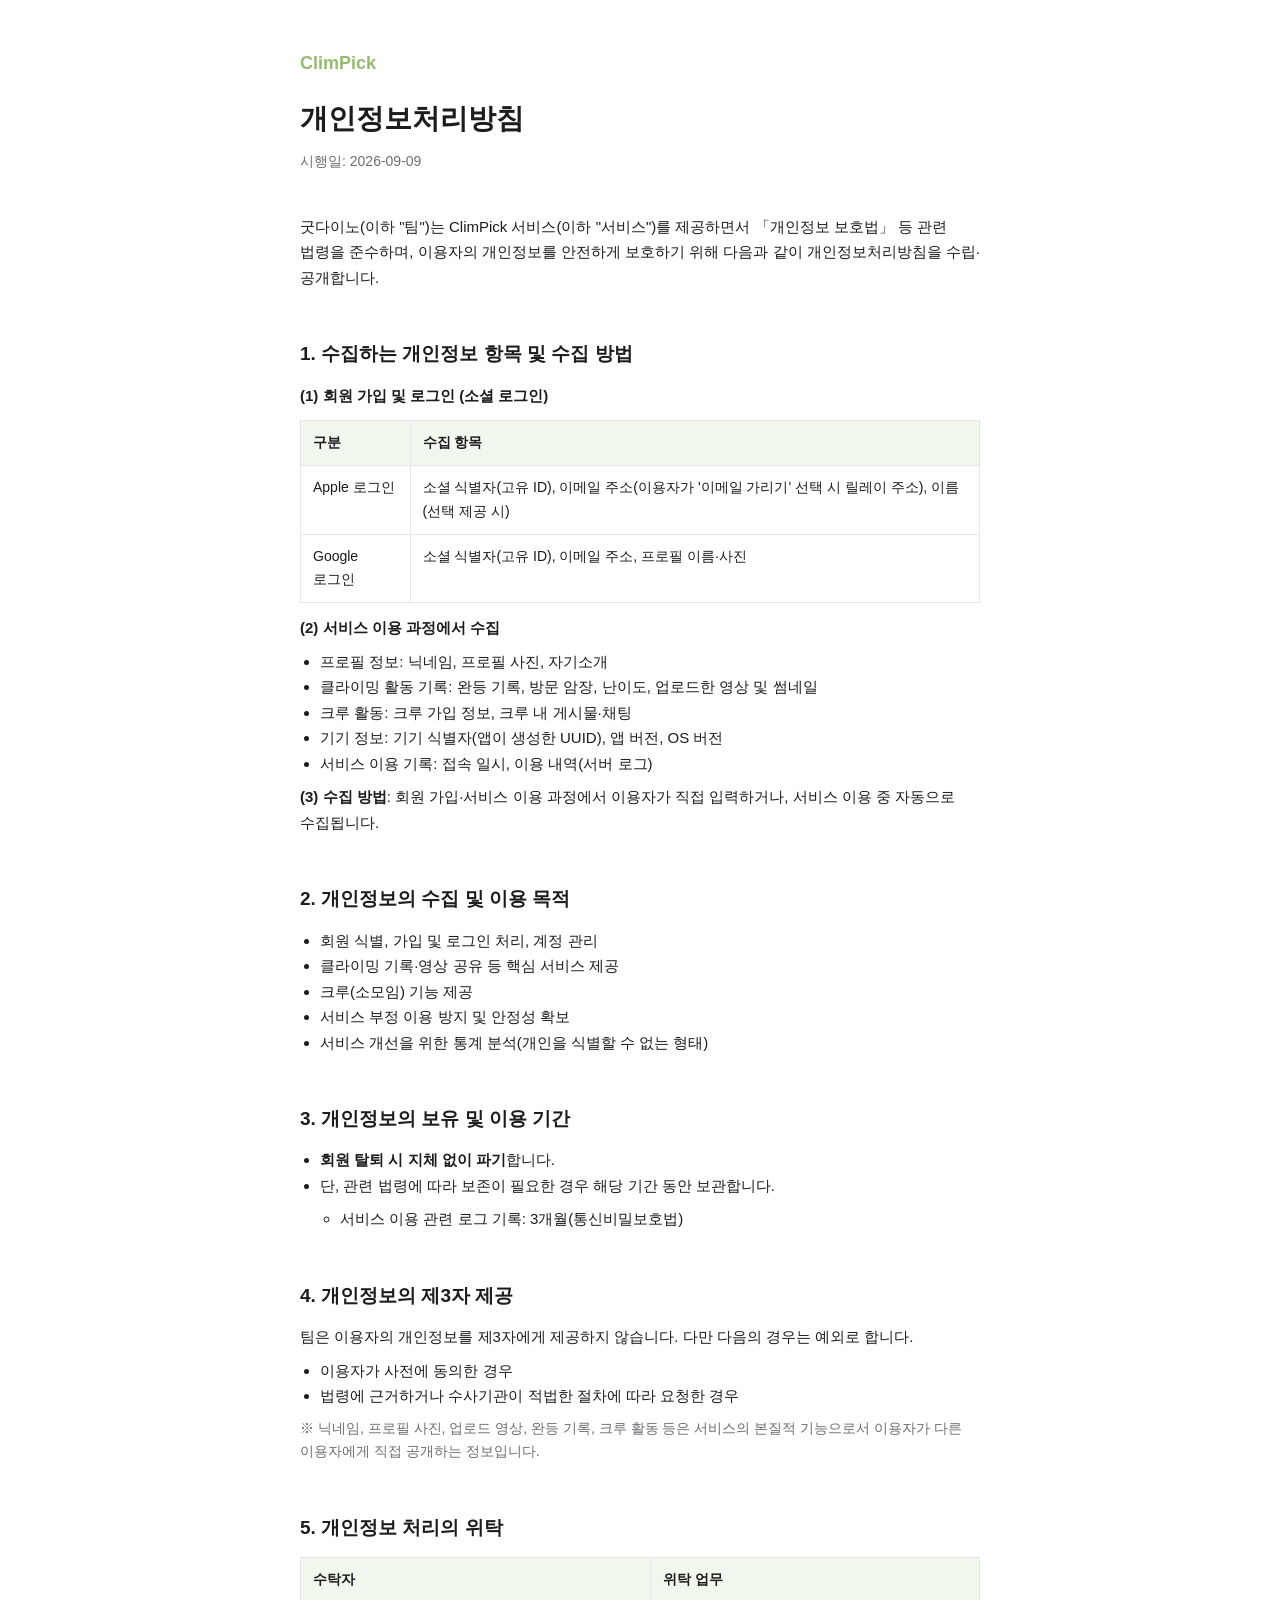
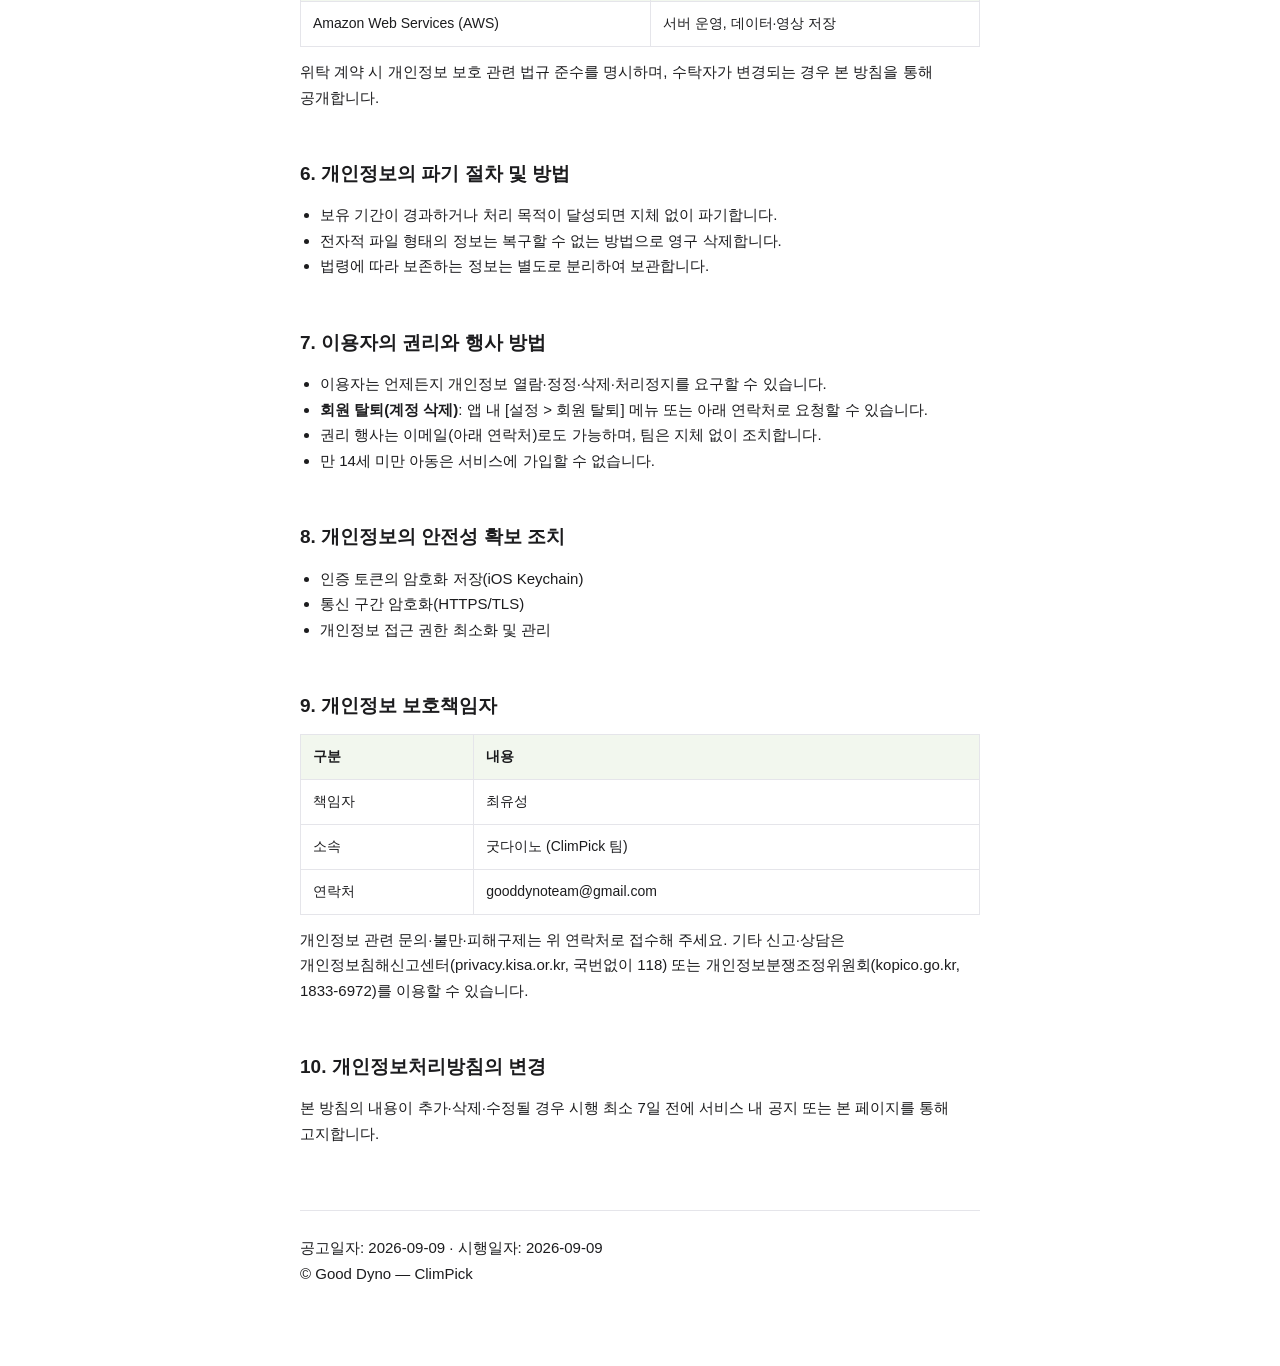
==== public/privacy/index.html @ f6f6a8e1 "docs: 개인정보처리방침 시행일과 개인정보 보호책임자 기재 시행일·공고일자·시행일자가 2026-XX-XX, 책임자가 [이름]인 채로 공개돼 있었습니다. 시행일 없는 방침은 형식 " ====
<!doctype html>
<html lang="ko">
  <head>
    <meta charset="UTF-8" />
    <meta name="viewport" content="width=device-width, initial-scale=1.0" />
    <title>개인정보처리방침 — ClimPick</title>
    <meta name="description" content="ClimPick 서비스의 개인정보처리방침입니다." />
    <link rel="icon" type="image/png" href="/favicon.png" />
    <style>
      :root {
        --accent: #95bb72;
        --text: #1c1c1e;
        --secondary: #6e6e73;
        --border: #e5e5ea;
        --bg: #ffffff;
      }
      @media (prefers-color-scheme: dark) {
        :root {
          --text: #f2f2f7;
          --secondary: #98989e;
          --border: #3a3a3c;
          --bg: #1c1c1e;
        }
      }
      * { margin: 0; padding: 0; box-sizing: border-box; }
      body {
        font-family: -apple-system, BlinkMacSystemFont, 'Apple SD Gothic Neo', 'Pretendard', sans-serif;
        color: var(--text);
        background: var(--bg);
        line-height: 1.7;
        word-break: keep-all;
      }
      .container { max-width: 720px; margin: 0 auto; padding: 48px 20px 80px; }
      .brand { color: var(--accent); font-weight: 700; text-decoration: none; font-size: 18px; }
      h1 { font-size: 28px; margin: 16px 0 8px; }
      .updated { color: var(--secondary); font-size: 14px; margin-bottom: 40px; }
      h2 { font-size: 19px; margin: 40px 0 12px; padding-top: 8px; }
      p, li { font-size: 15px; color: var(--text); }
      ul { padding-left: 20px; margin: 8px 0; }
      table { width: 100%; border-collapse: collapse; margin: 12px 0; font-size: 14px; }
      th, td { border: 1px solid var(--border); padding: 10px 12px; text-align: left; vertical-align: top; }
      th { background: color-mix(in srgb, var(--accent) 12%, var(--bg)); font-weight: 600; }
      .note { color: var(--secondary); font-size: 14px; }
      footer { margin-top: 64px; padding-top: 24px; border-top: 1px solid var(--border); color: var(--secondary); font-size: 13px; }
    </style>
  </head>
  <body>
    <div class="container">
      <a class="brand" href="/">ClimPick</a>
      <h1>개인정보처리방침</h1>
      <p class="updated">시행일: 2026-09-09</p>

      <p>
        굿다이노(이하 "팀")는 ClimPick 서비스(이하 "서비스")를 제공하면서 「개인정보 보호법」 등
        관련 법령을 준수하며, 이용자의 개인정보를 안전하게 보호하기 위해 다음과 같이
        개인정보처리방침을 수립·공개합니다.
      </p>

      <h2>1. 수집하는 개인정보 항목 및 수집 방법</h2>
      <p><strong>(1) 회원 가입 및 로그인 (소셜 로그인)</strong></p>
      <table>
        <tr><th>구분</th><th>수집 항목</th></tr>
        <tr>
          <td>Apple 로그인</td>
          <td>소셜 식별자(고유 ID), 이메일 주소(이용자가 '이메일 가리기' 선택 시 릴레이 주소), 이름(선택 제공 시)</td>
        </tr>
        <tr>
          <td>Google 로그인</td>
          <td>소셜 식별자(고유 ID), 이메일 주소, 프로필 이름·사진</td>
        </tr>
      </table>
      <p><strong>(2) 서비스 이용 과정에서 수집</strong></p>
      <ul>
        <li>프로필 정보: 닉네임, 프로필 사진, 자기소개</li>
        <li>클라이밍 활동 기록: 완등 기록, 방문 암장, 난이도, 업로드한 영상 및 썸네일</li>
        <li>크루 활동: 크루 가입 정보, 크루 내 게시물·채팅</li>
        <li>기기 정보: 기기 식별자(앱이 생성한 UUID), 앱 버전, OS 버전</li>
        <li>서비스 이용 기록: 접속 일시, 이용 내역(서버 로그)</li>
      </ul>
      <p><strong>(3) 수집 방법</strong>: 회원 가입·서비스 이용 과정에서 이용자가 직접 입력하거나, 서비스 이용 중 자동으로 수집됩니다.</p>

      <h2>2. 개인정보의 수집 및 이용 목적</h2>
      <ul>
        <li>회원 식별, 가입 및 로그인 처리, 계정 관리</li>
        <li>클라이밍 기록·영상 공유 등 핵심 서비스 제공</li>
        <li>크루(소모임) 기능 제공</li>
        <li>서비스 부정 이용 방지 및 안정성 확보</li>
        <li>서비스 개선을 위한 통계 분석(개인을 식별할 수 없는 형태)</li>
      </ul>

      <h2>3. 개인정보의 보유 및 이용 기간</h2>
      <ul>
        <li><strong>회원 탈퇴 시 지체 없이 파기</strong>합니다.</li>
        <li>단, 관련 법령에 따라 보존이 필요한 경우 해당 기간 동안 보관합니다.
          <ul><li>서비스 이용 관련 로그 기록: 3개월(통신비밀보호법)</li></ul>
        </li>
      </ul>

      <h2>4. 개인정보의 제3자 제공</h2>
      <p>팀은 이용자의 개인정보를 제3자에게 제공하지 않습니다. 다만 다음의 경우는 예외로 합니다.</p>
      <ul>
        <li>이용자가 사전에 동의한 경우</li>
        <li>법령에 근거하거나 수사기관이 적법한 절차에 따라 요청한 경우</li>
      </ul>
      <p class="note">
        ※ 닉네임, 프로필 사진, 업로드 영상, 완등 기록, 크루 활동 등은 서비스의 본질적 기능으로서
        이용자가 다른 이용자에게 직접 공개하는 정보입니다.
      </p>

      <h2>5. 개인정보 처리의 위탁</h2>
      <table>
        <tr><th>수탁자</th><th>위탁 업무</th></tr>
        <tr><td>Amazon Web Services (AWS)</td><td>서버 운영, 데이터·영상 저장</td></tr>
      </table>
      <p>위탁 계약 시 개인정보 보호 관련 법규 준수를 명시하며, 수탁자가 변경되는 경우 본 방침을 통해 공개합니다.</p>

      <h2>6. 개인정보의 파기 절차 및 방법</h2>
      <ul>
        <li>보유 기간이 경과하거나 처리 목적이 달성되면 지체 없이 파기합니다.</li>
        <li>전자적 파일 형태의 정보는 복구할 수 없는 방법으로 영구 삭제합니다.</li>
        <li>법령에 따라 보존하는 정보는 별도로 분리하여 보관합니다.</li>
      </ul>

      <h2>7. 이용자의 권리와 행사 방법</h2>
      <ul>
        <li>이용자는 언제든지 개인정보 열람·정정·삭제·처리정지를 요구할 수 있습니다.</li>
        <li><strong>회원 탈퇴(계정 삭제)</strong>: 앱 내 [설정 &gt; 회원 탈퇴] 메뉴 또는 아래 연락처로 요청할 수 있습니다.</li>
        <li>권리 행사는 이메일(아래 연락처)로도 가능하며, 팀은 지체 없이 조치합니다.</li>
        <li>만 14세 미만 아동은 서비스에 가입할 수 없습니다.</li>
      </ul>

      <h2>8. 개인정보의 안전성 확보 조치</h2>
      <ul>
        <li>인증 토큰의 암호화 저장(iOS Keychain)</li>
        <li>통신 구간 암호화(HTTPS/TLS)</li>
        <li>개인정보 접근 권한 최소화 및 관리</li>
      </ul>

      <h2>9. 개인정보 보호책임자</h2>
      <table>
        <tr><th>구분</th><th>내용</th></tr>
        <tr><td>책임자</td><td>최유성</td></tr>
        <tr><td>소속</td><td>굿다이노 (ClimPick 팀)</td></tr>
        <tr><td>연락처</td><td>gooddynoteam@gmail.com</td></tr>
      </table>
      <p>
        개인정보 관련 문의·불만·피해구제는 위 연락처로 접수해 주세요. 기타 신고·상담은
        개인정보침해신고센터(privacy.kisa.or.kr, 국번없이 118) 또는
        개인정보분쟁조정위원회(kopico.go.kr, 1833-6972)를 이용할 수 있습니다.
      </p>

      <h2>10. 개인정보처리방침의 변경</h2>
      <p>본 방침의 내용이 추가·삭제·수정될 경우 시행 최소 7일 전에 서비스 내 공지 또는 본 페이지를 통해 고지합니다.</p>

      <footer>
        <p>공고일자: 2026-09-09 · 시행일자: 2026-09-09</p>
        <p>© Good Dyno — ClimPick</p>
      </footer>
    </div>
  </body>
</html>
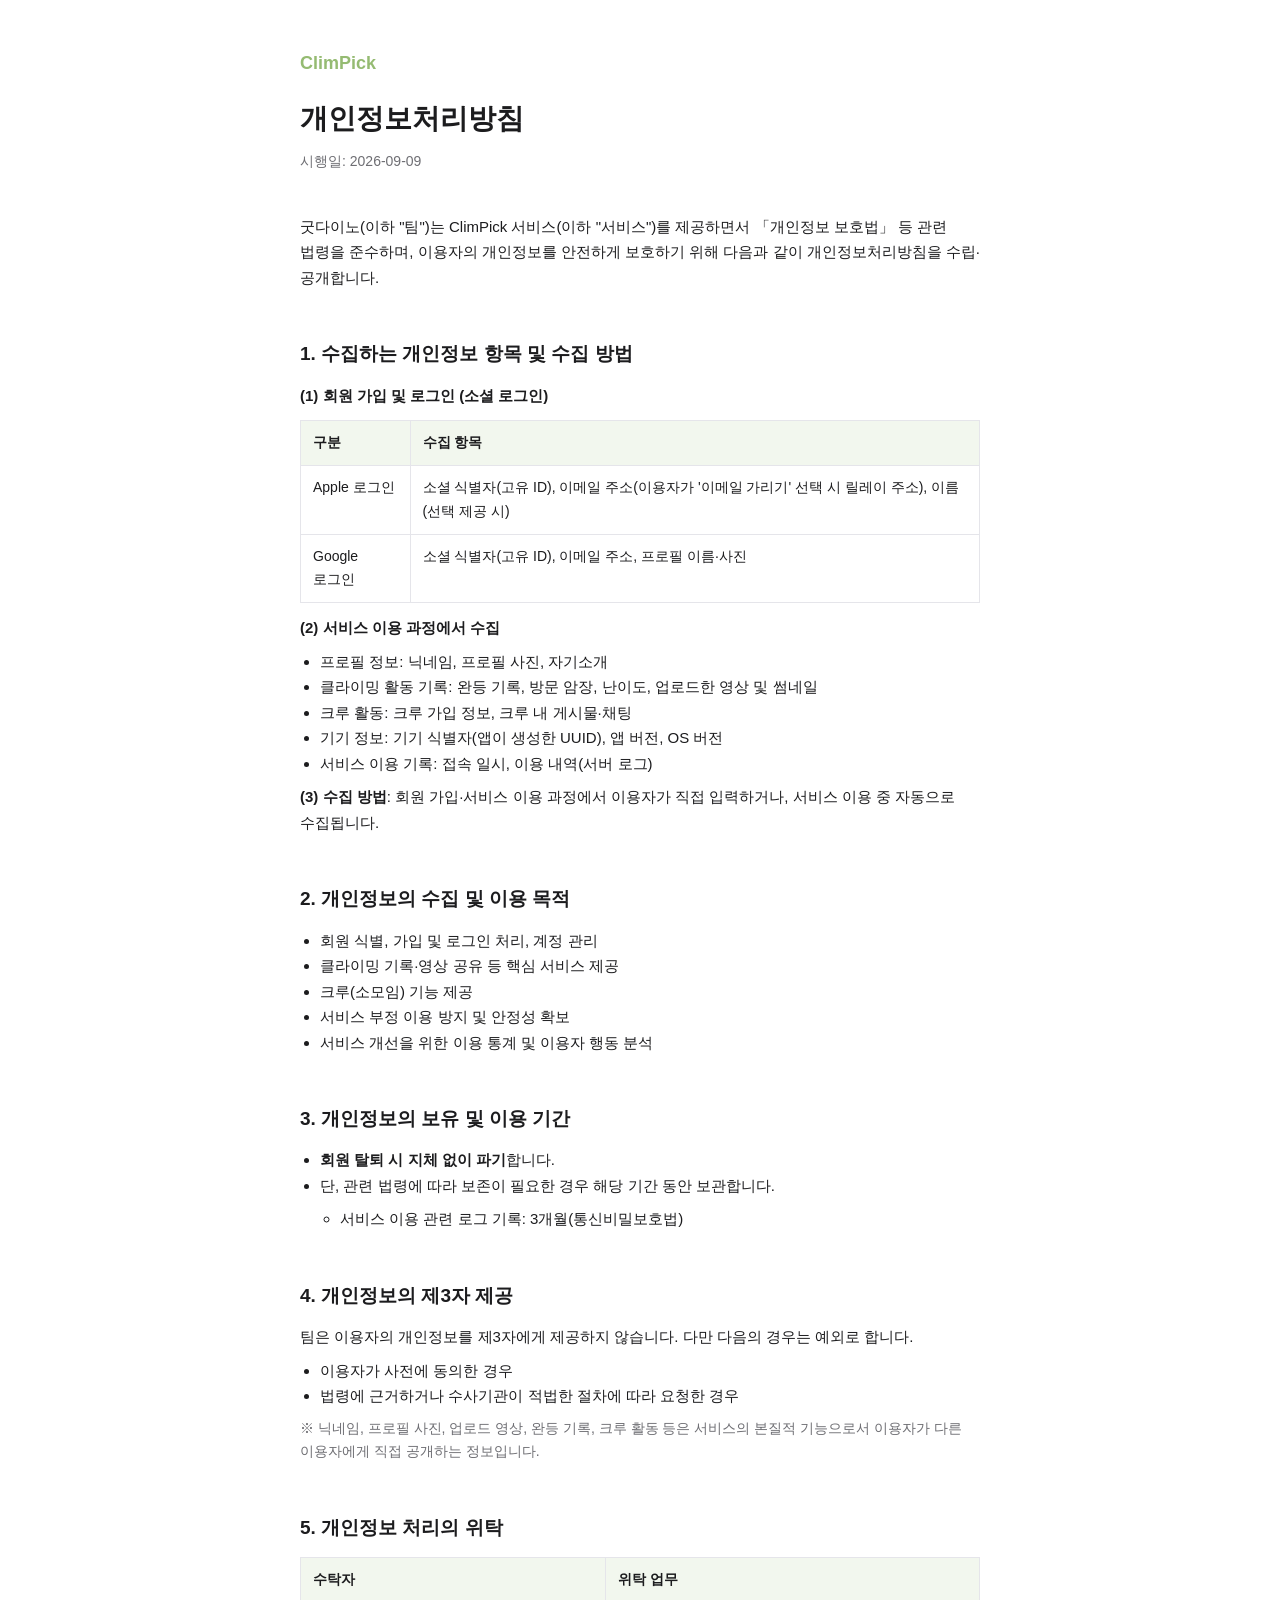
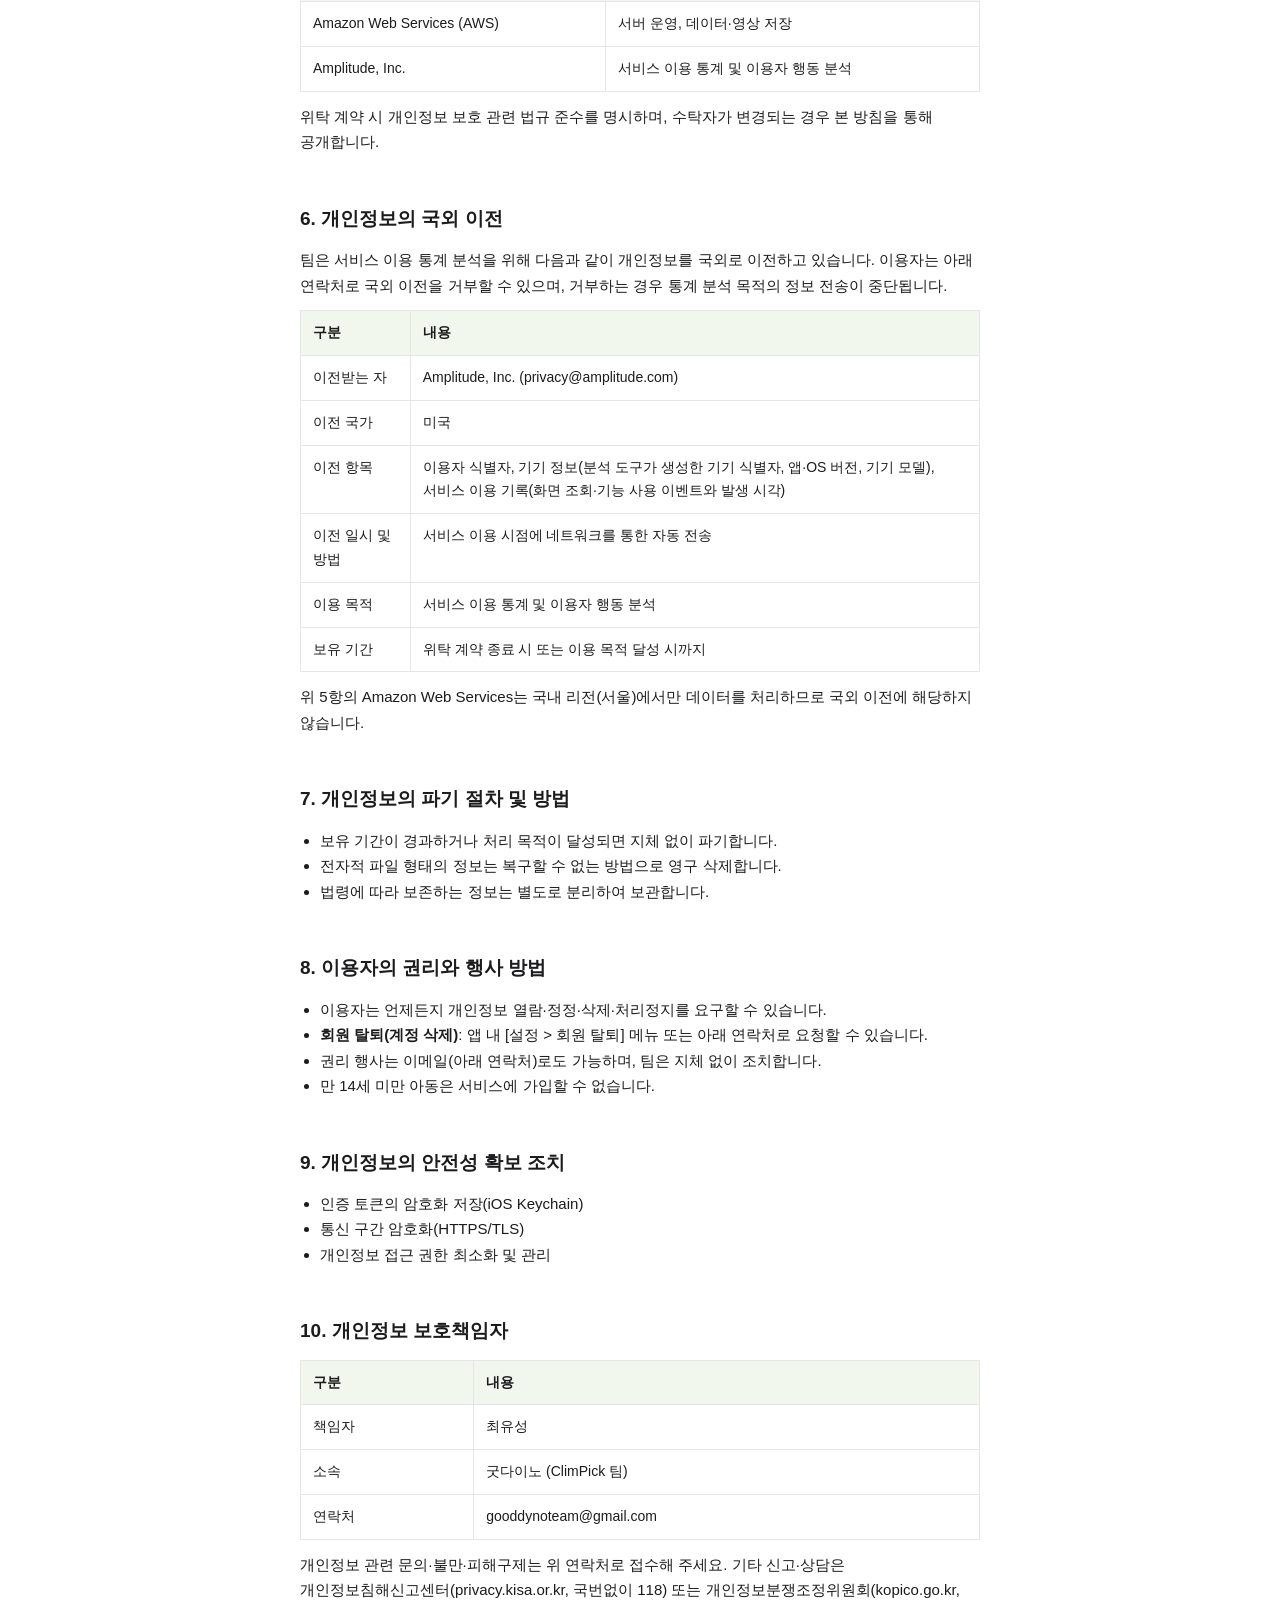
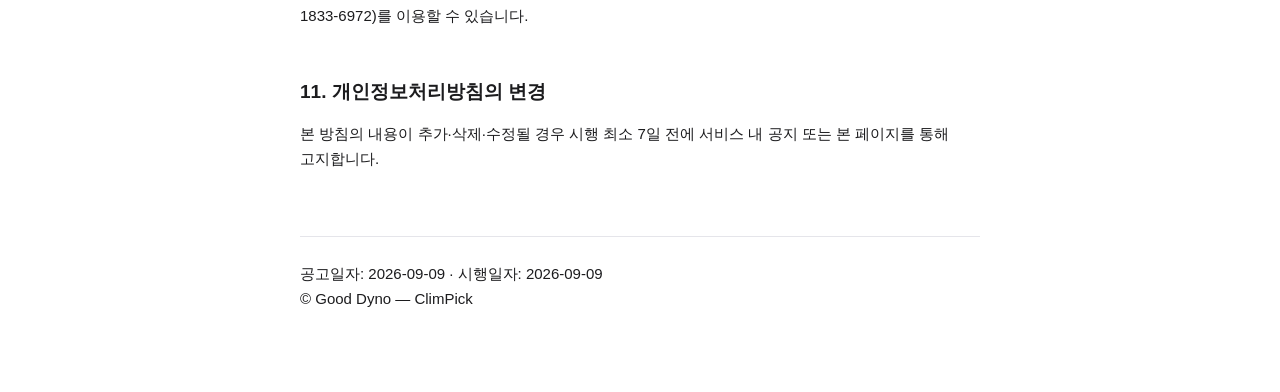
==== commit f3bfffc3: "docs: 개인정보처리방침에 Amplitude 위탁과 국외 이전 조항 추가 앱이 Amplitude로 이용자 행동 지표를 수집하는데 방침의 위탁 항목에는 AWS만 있었습니다. App" ====
--- a/public/privacy/index.html
+++ b/public/privacy/index.html
@@ -85,7 +85,7 @@
         <li>클라이밍 기록·영상 공유 등 핵심 서비스 제공</li>
         <li>크루(소모임) 기능 제공</li>
         <li>서비스 부정 이용 방지 및 안정성 확보</li>
-        <li>서비스 개선을 위한 통계 분석(개인을 식별할 수 없는 형태)</li>
+        <li>서비스 개선을 위한 이용 통계 및 이용자 행동 분석</li>
       </ul>
 
       <h2>3. 개인정보의 보유 및 이용 기간</h2>
@@ -111,17 +111,38 @@
       <table>
         <tr><th>수탁자</th><th>위탁 업무</th></tr>
         <tr><td>Amazon Web Services (AWS)</td><td>서버 운영, 데이터·영상 저장</td></tr>
+        <tr><td>Amplitude, Inc.</td><td>서비스 이용 통계 및 이용자 행동 분석</td></tr>
       </table>
       <p>위탁 계약 시 개인정보 보호 관련 법규 준수를 명시하며, 수탁자가 변경되는 경우 본 방침을 통해 공개합니다.</p>
 
-      <h2>6. 개인정보의 파기 절차 및 방법</h2>
+      <h2>6. 개인정보의 국외 이전</h2>
+      <p>
+        팀은 서비스 이용 통계 분석을 위해 다음과 같이 개인정보를 국외로 이전하고 있습니다.
+        이용자는 아래 연락처로 국외 이전을 거부할 수 있으며, 거부하는 경우 통계 분석
+        목적의 정보 전송이 중단됩니다.
+      </p>
+      <table>
+        <tr><th>구분</th><th>내용</th></tr>
+        <tr><td>이전받는 자</td><td>Amplitude, Inc. (privacy@amplitude.com)</td></tr>
+        <tr><td>이전 국가</td><td>미국</td></tr>
+        <tr><td>이전 항목</td><td>이용자 식별자, 기기 정보(분석 도구가 생성한 기기 식별자, 앱·OS 버전, 기기 모델), 서비스 이용 기록(화면 조회·기능 사용 이벤트와 발생 시각)</td></tr>
+        <tr><td>이전 일시 및 방법</td><td>서비스 이용 시점에 네트워크를 통한 자동 전송</td></tr>
+        <tr><td>이용 목적</td><td>서비스 이용 통계 및 이용자 행동 분석</td></tr>
+        <tr><td>보유 기간</td><td>위탁 계약 종료 시 또는 이용 목적 달성 시까지</td></tr>
+      </table>
+      <p>
+        위 5항의 Amazon Web Services는 국내 리전(서울)에서만 데이터를 처리하므로 국외 이전에
+        해당하지 않습니다.
+      </p>
+
+      <h2>7. 개인정보의 파기 절차 및 방법</h2>
       <ul>
         <li>보유 기간이 경과하거나 처리 목적이 달성되면 지체 없이 파기합니다.</li>
         <li>전자적 파일 형태의 정보는 복구할 수 없는 방법으로 영구 삭제합니다.</li>
         <li>법령에 따라 보존하는 정보는 별도로 분리하여 보관합니다.</li>
       </ul>
 
-      <h2>7. 이용자의 권리와 행사 방법</h2>
+      <h2>8. 이용자의 권리와 행사 방법</h2>
       <ul>
         <li>이용자는 언제든지 개인정보 열람·정정·삭제·처리정지를 요구할 수 있습니다.</li>
         <li><strong>회원 탈퇴(계정 삭제)</strong>: 앱 내 [설정 &gt; 회원 탈퇴] 메뉴 또는 아래 연락처로 요청할 수 있습니다.</li>
@@ -129,14 +150,14 @@
         <li>만 14세 미만 아동은 서비스에 가입할 수 없습니다.</li>
       </ul>
 
-      <h2>8. 개인정보의 안전성 확보 조치</h2>
+      <h2>9. 개인정보의 안전성 확보 조치</h2>
       <ul>
         <li>인증 토큰의 암호화 저장(iOS Keychain)</li>
         <li>통신 구간 암호화(HTTPS/TLS)</li>
         <li>개인정보 접근 권한 최소화 및 관리</li>
       </ul>
 
-      <h2>9. 개인정보 보호책임자</h2>
+      <h2>10. 개인정보 보호책임자</h2>
       <table>
         <tr><th>구분</th><th>내용</th></tr>
         <tr><td>책임자</td><td>최유성</td></tr>
@@ -149,7 +170,7 @@
         개인정보분쟁조정위원회(kopico.go.kr, 1833-6972)를 이용할 수 있습니다.
       </p>
 
-      <h2>10. 개인정보처리방침의 변경</h2>
+      <h2>11. 개인정보처리방침의 변경</h2>
       <p>본 방침의 내용이 추가·삭제·수정될 경우 시행 최소 7일 전에 서비스 내 공지 또는 본 페이지를 통해 고지합니다.</p>
 
       <footer>
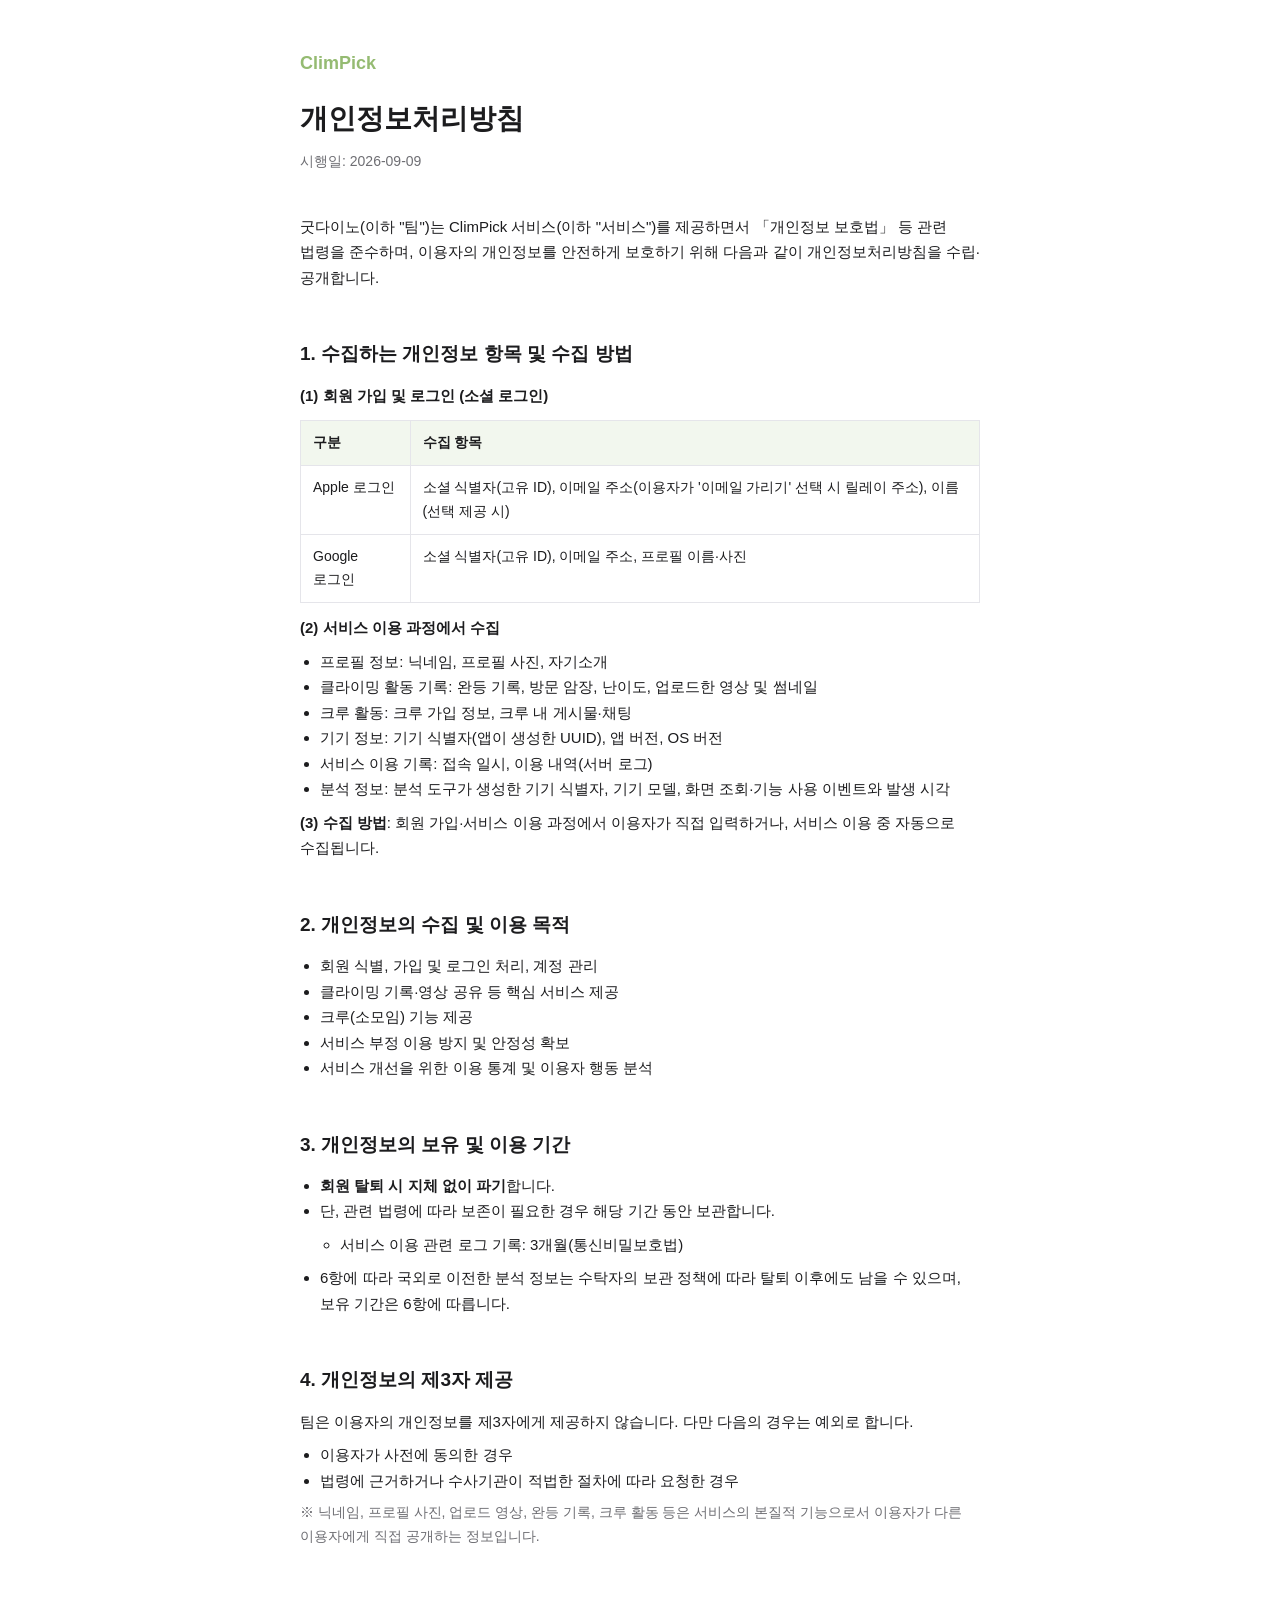
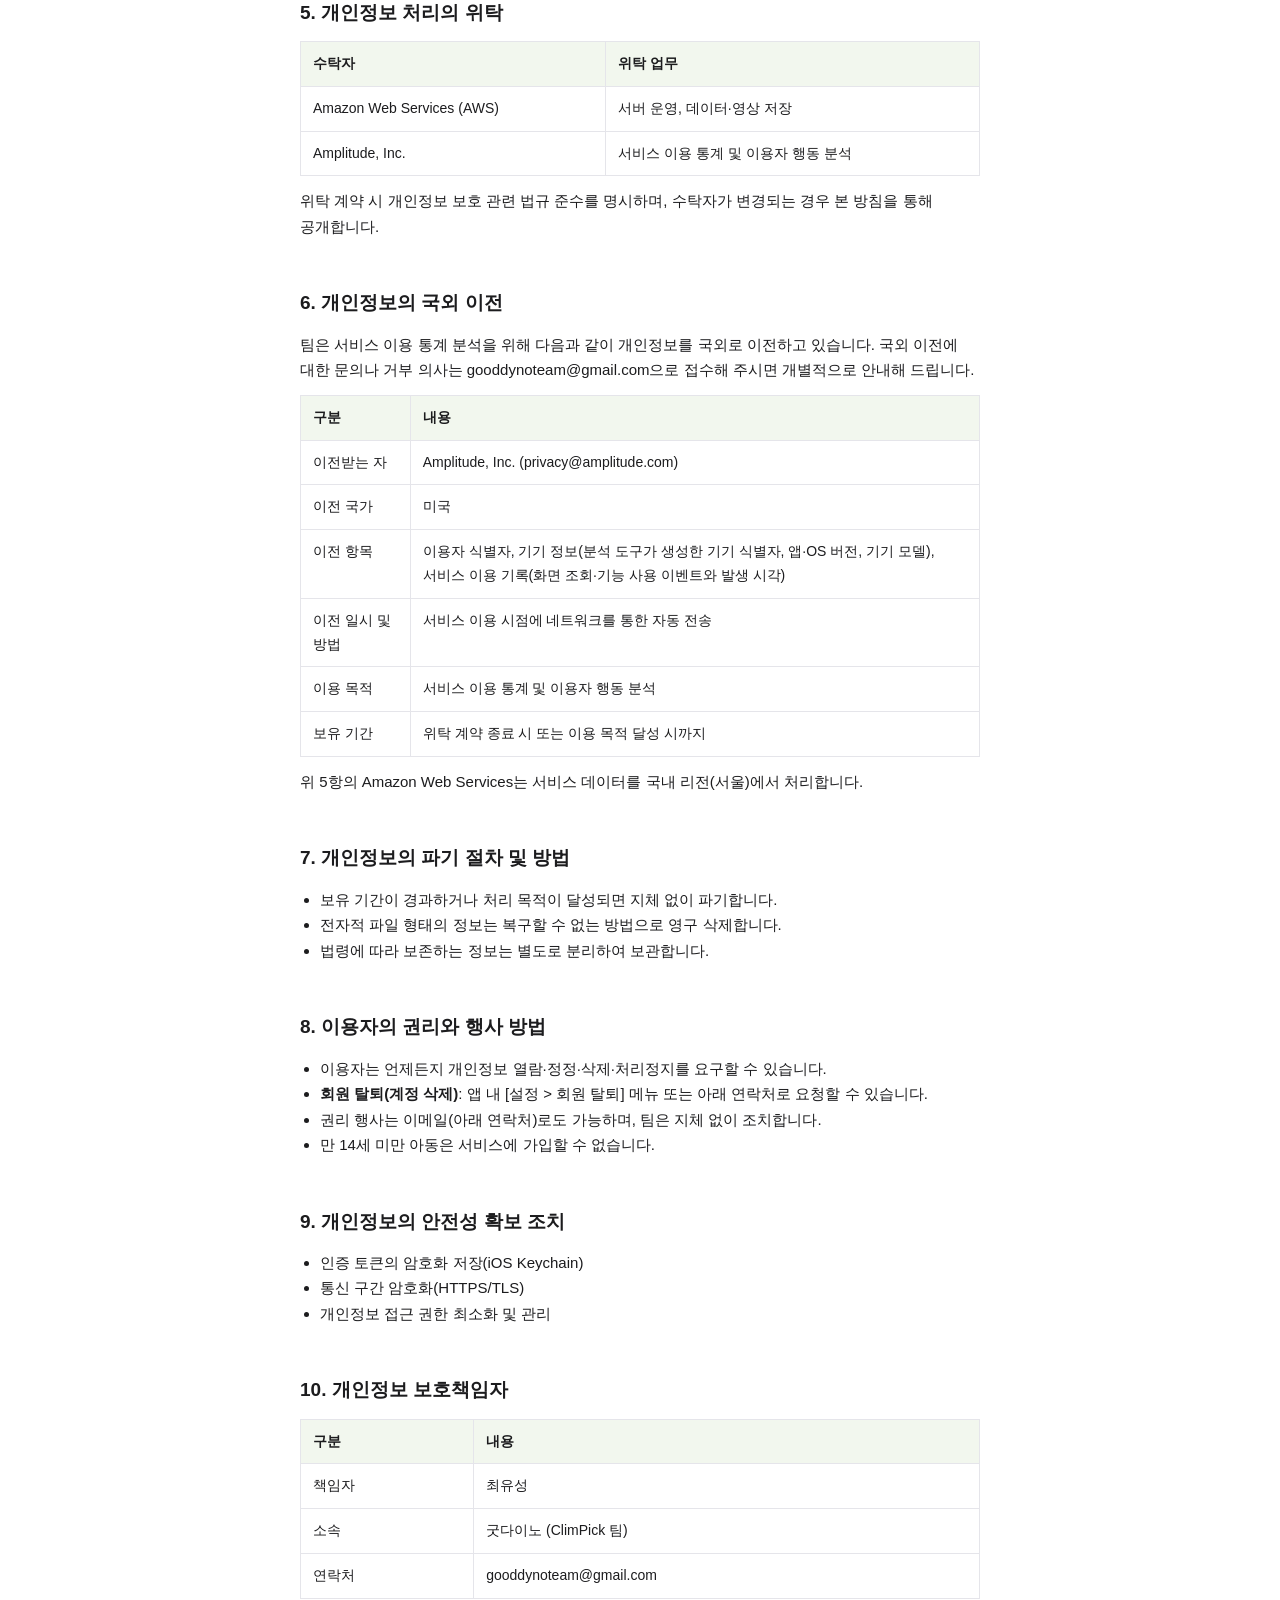
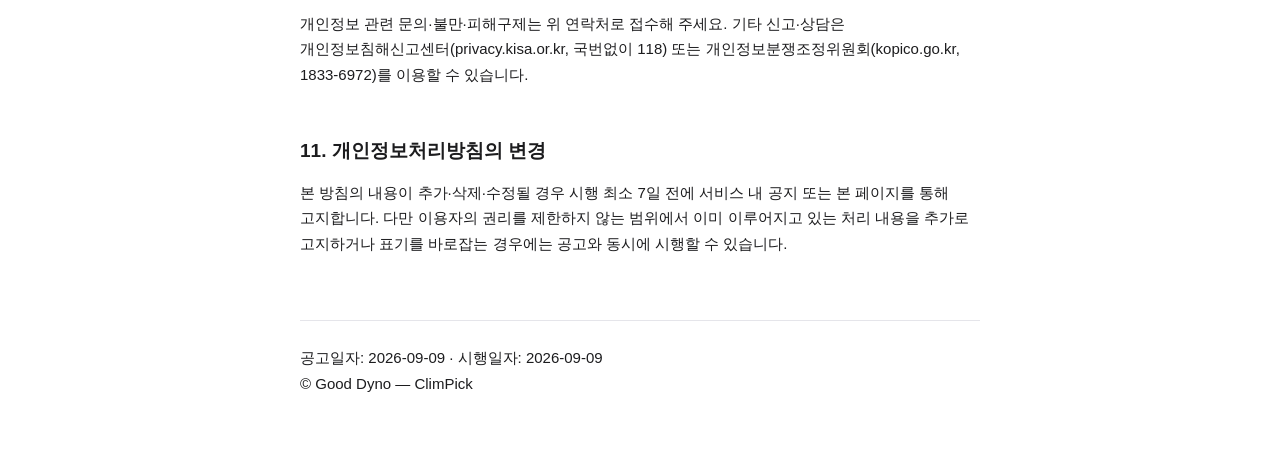
==== commit 7c10f7c5: "docs: 국외 이전 조항과 나머지 조항 간 정합성 수정 6항을 신설하면서 다른 조항과 어긋난 부분을 맞췄습니다.  1항에 분석 정보 수집 항목을 추가했습니다. 6항이 분석 도구 " ====
--- a/public/privacy/index.html
+++ b/public/privacy/index.html
@@ -76,6 +76,7 @@
         <li>크루 활동: 크루 가입 정보, 크루 내 게시물·채팅</li>
         <li>기기 정보: 기기 식별자(앱이 생성한 UUID), 앱 버전, OS 버전</li>
         <li>서비스 이용 기록: 접속 일시, 이용 내역(서버 로그)</li>
+        <li>분석 정보: 분석 도구가 생성한 기기 식별자, 기기 모델, 화면 조회·기능 사용 이벤트와 발생 시각</li>
       </ul>
       <p><strong>(3) 수집 방법</strong>: 회원 가입·서비스 이용 과정에서 이용자가 직접 입력하거나, 서비스 이용 중 자동으로 수집됩니다.</p>
 
@@ -94,6 +95,7 @@
         <li>단, 관련 법령에 따라 보존이 필요한 경우 해당 기간 동안 보관합니다.
           <ul><li>서비스 이용 관련 로그 기록: 3개월(통신비밀보호법)</li></ul>
         </li>
+        <li>6항에 따라 국외로 이전한 분석 정보는 수탁자의 보관 정책에 따라 탈퇴 이후에도 남을 수 있으며, 보유 기간은 6항에 따릅니다.</li>
       </ul>
 
       <h2>4. 개인정보의 제3자 제공</h2>
@@ -118,8 +120,8 @@
       <h2>6. 개인정보의 국외 이전</h2>
       <p>
         팀은 서비스 이용 통계 분석을 위해 다음과 같이 개인정보를 국외로 이전하고 있습니다.
-        이용자는 아래 연락처로 국외 이전을 거부할 수 있으며, 거부하는 경우 통계 분석
-        목적의 정보 전송이 중단됩니다.
+        국외 이전에 대한 문의나 거부 의사는 gooddynoteam@gmail.com으로 접수해 주시면
+        개별적으로 안내해 드립니다.
       </p>
       <table>
         <tr><th>구분</th><th>내용</th></tr>
@@ -131,8 +133,7 @@
         <tr><td>보유 기간</td><td>위탁 계약 종료 시 또는 이용 목적 달성 시까지</td></tr>
       </table>
       <p>
-        위 5항의 Amazon Web Services는 국내 리전(서울)에서만 데이터를 처리하므로 국외 이전에
-        해당하지 않습니다.
+        위 5항의 Amazon Web Services는 서비스 데이터를 국내 리전(서울)에서 처리합니다.
       </p>
 
       <h2>7. 개인정보의 파기 절차 및 방법</h2>
@@ -171,7 +172,11 @@
       </p>
 
       <h2>11. 개인정보처리방침의 변경</h2>
-      <p>본 방침의 내용이 추가·삭제·수정될 경우 시행 최소 7일 전에 서비스 내 공지 또는 본 페이지를 통해 고지합니다.</p>
+      <p>
+        본 방침의 내용이 추가·삭제·수정될 경우 시행 최소 7일 전에 서비스 내 공지 또는 본 페이지를
+        통해 고지합니다. 다만 이용자의 권리를 제한하지 않는 범위에서 이미 이루어지고 있는 처리
+        내용을 추가로 고지하거나 표기를 바로잡는 경우에는 공고와 동시에 시행할 수 있습니다.
+      </p>
 
       <footer>
         <p>공고일자: 2026-09-09 · 시행일자: 2026-09-09</p>
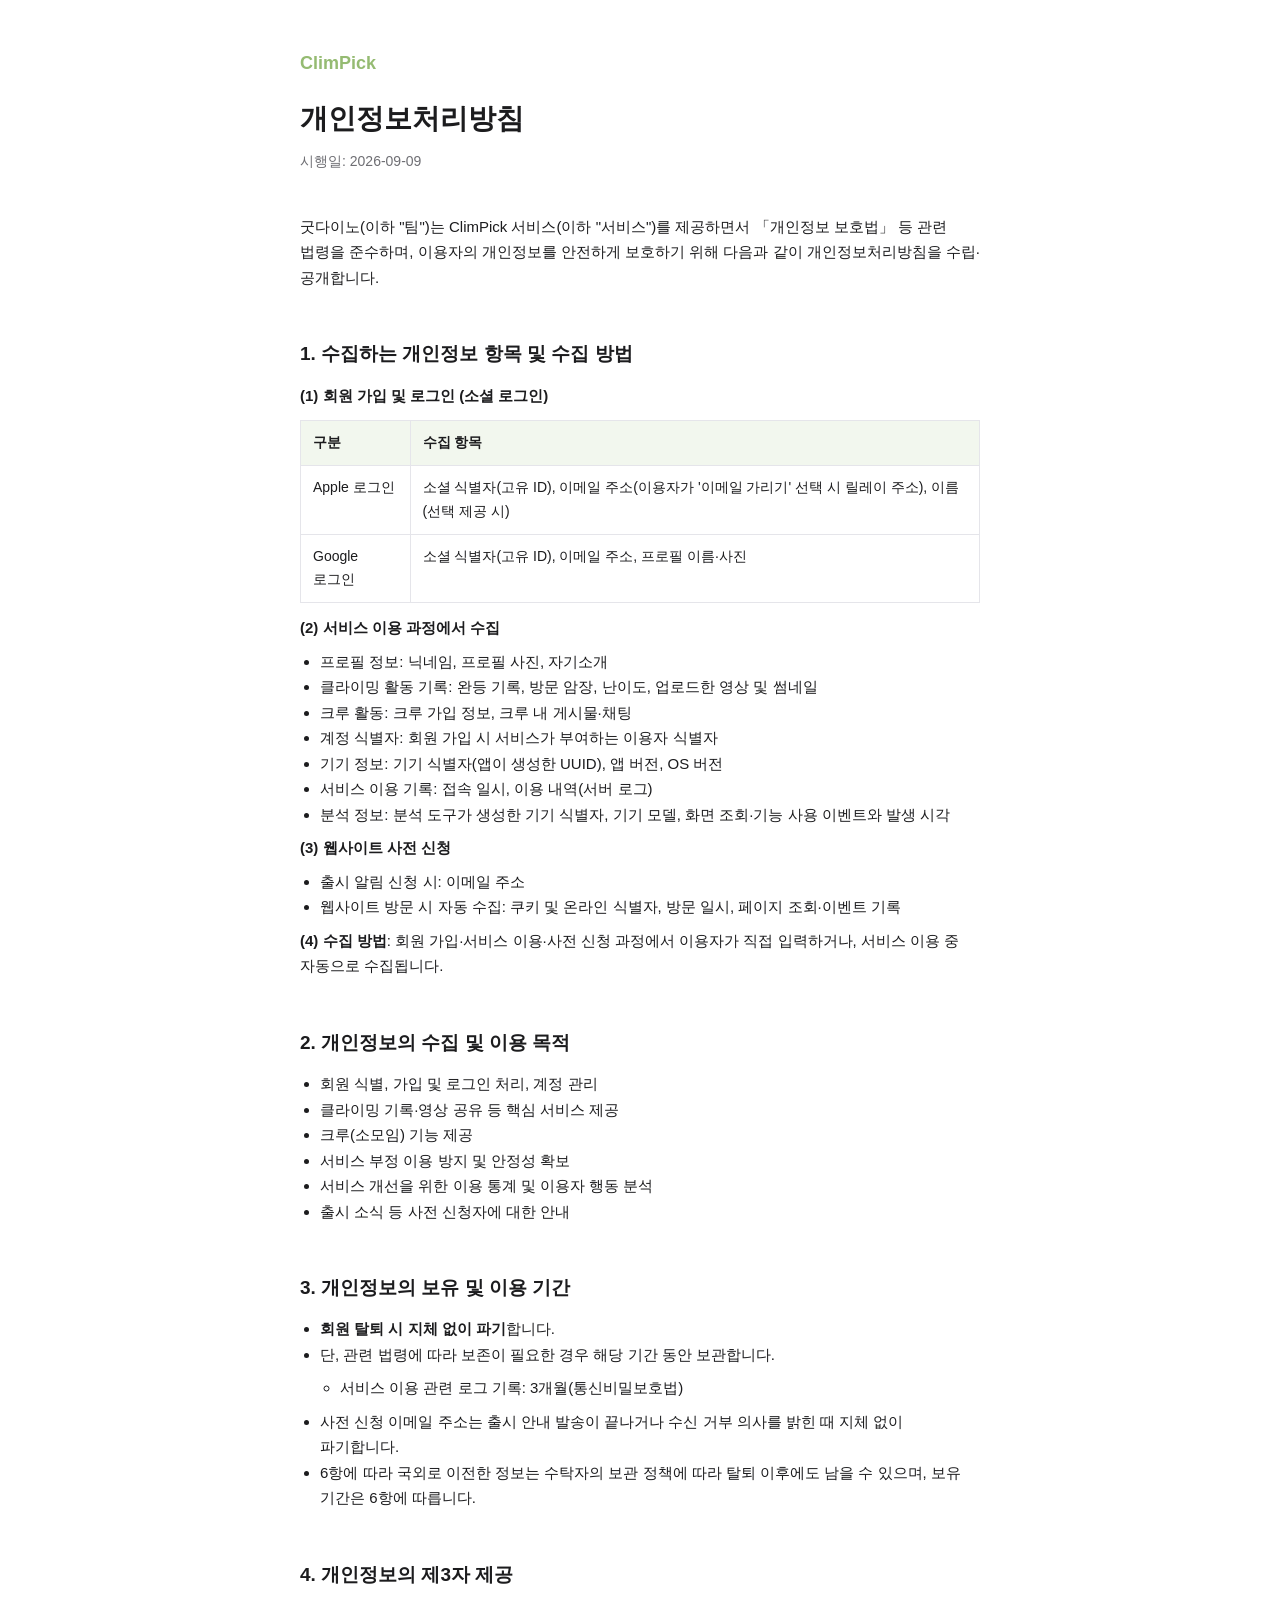
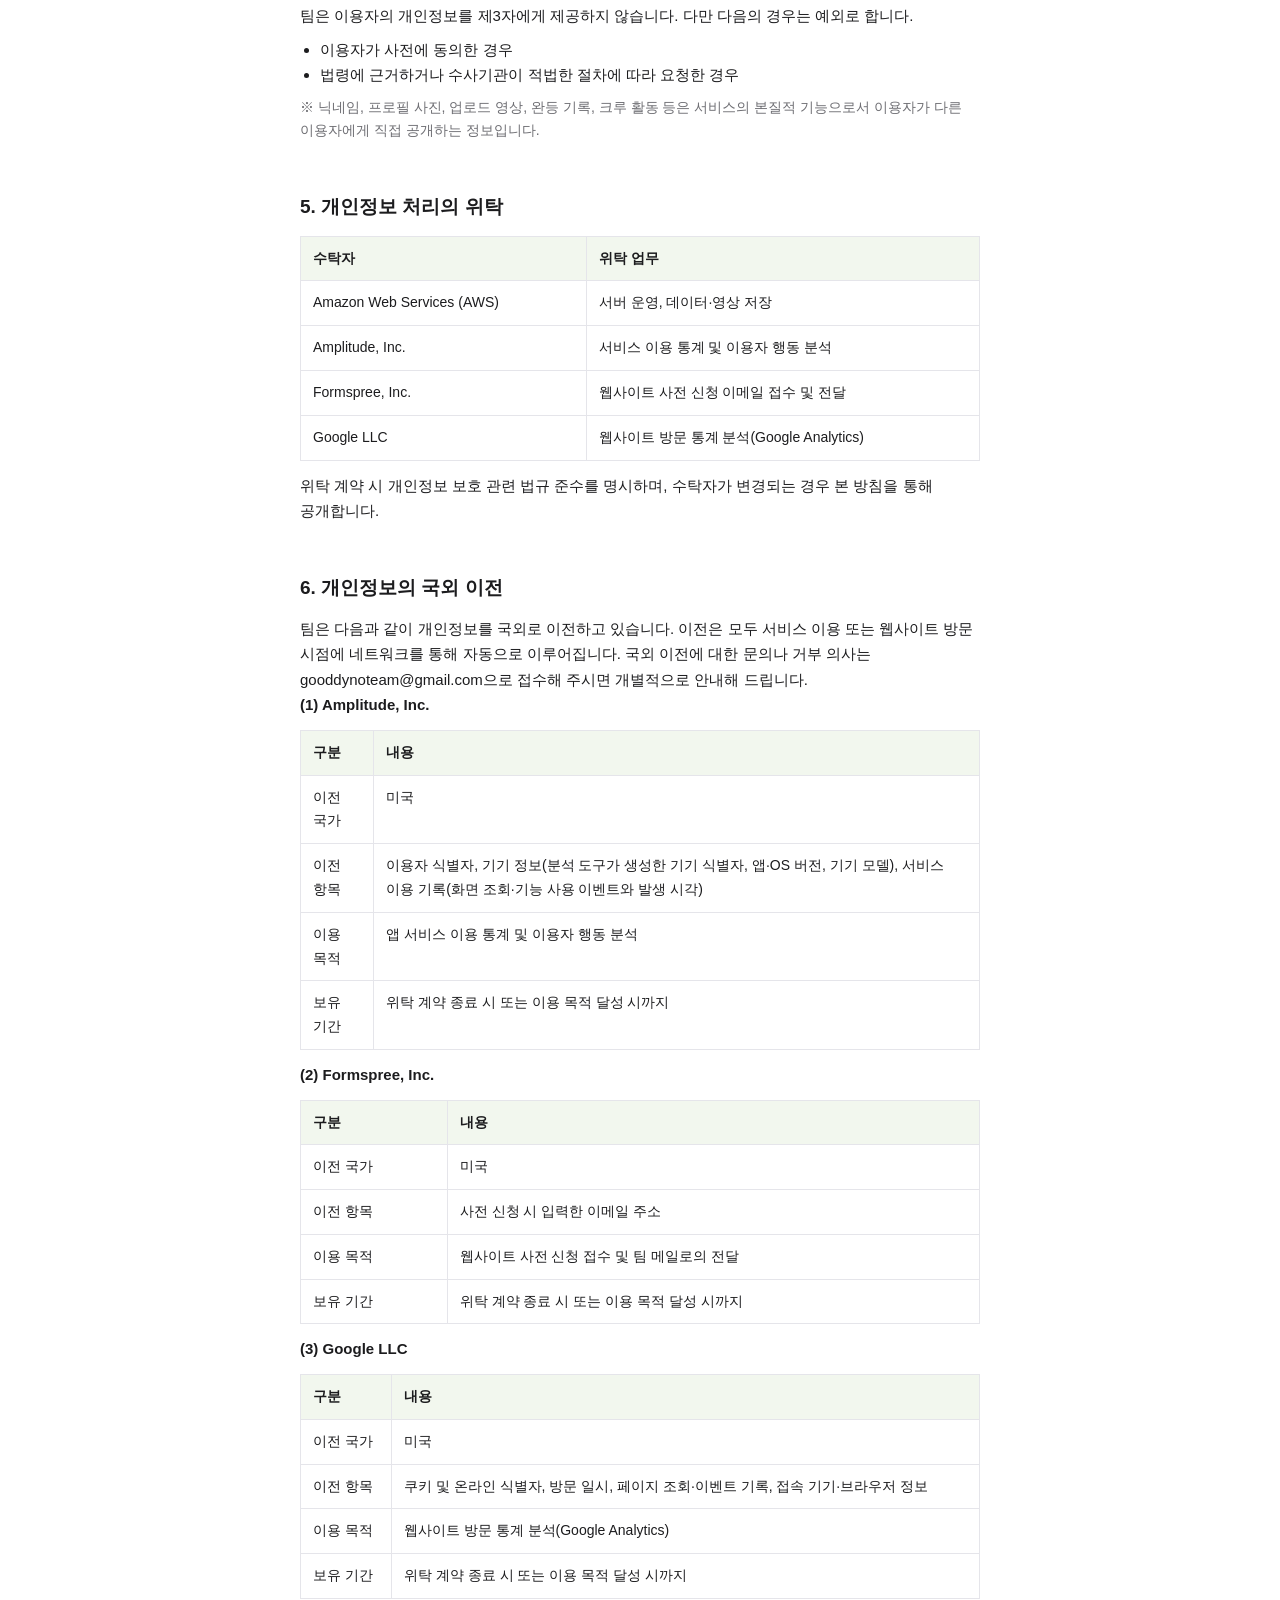
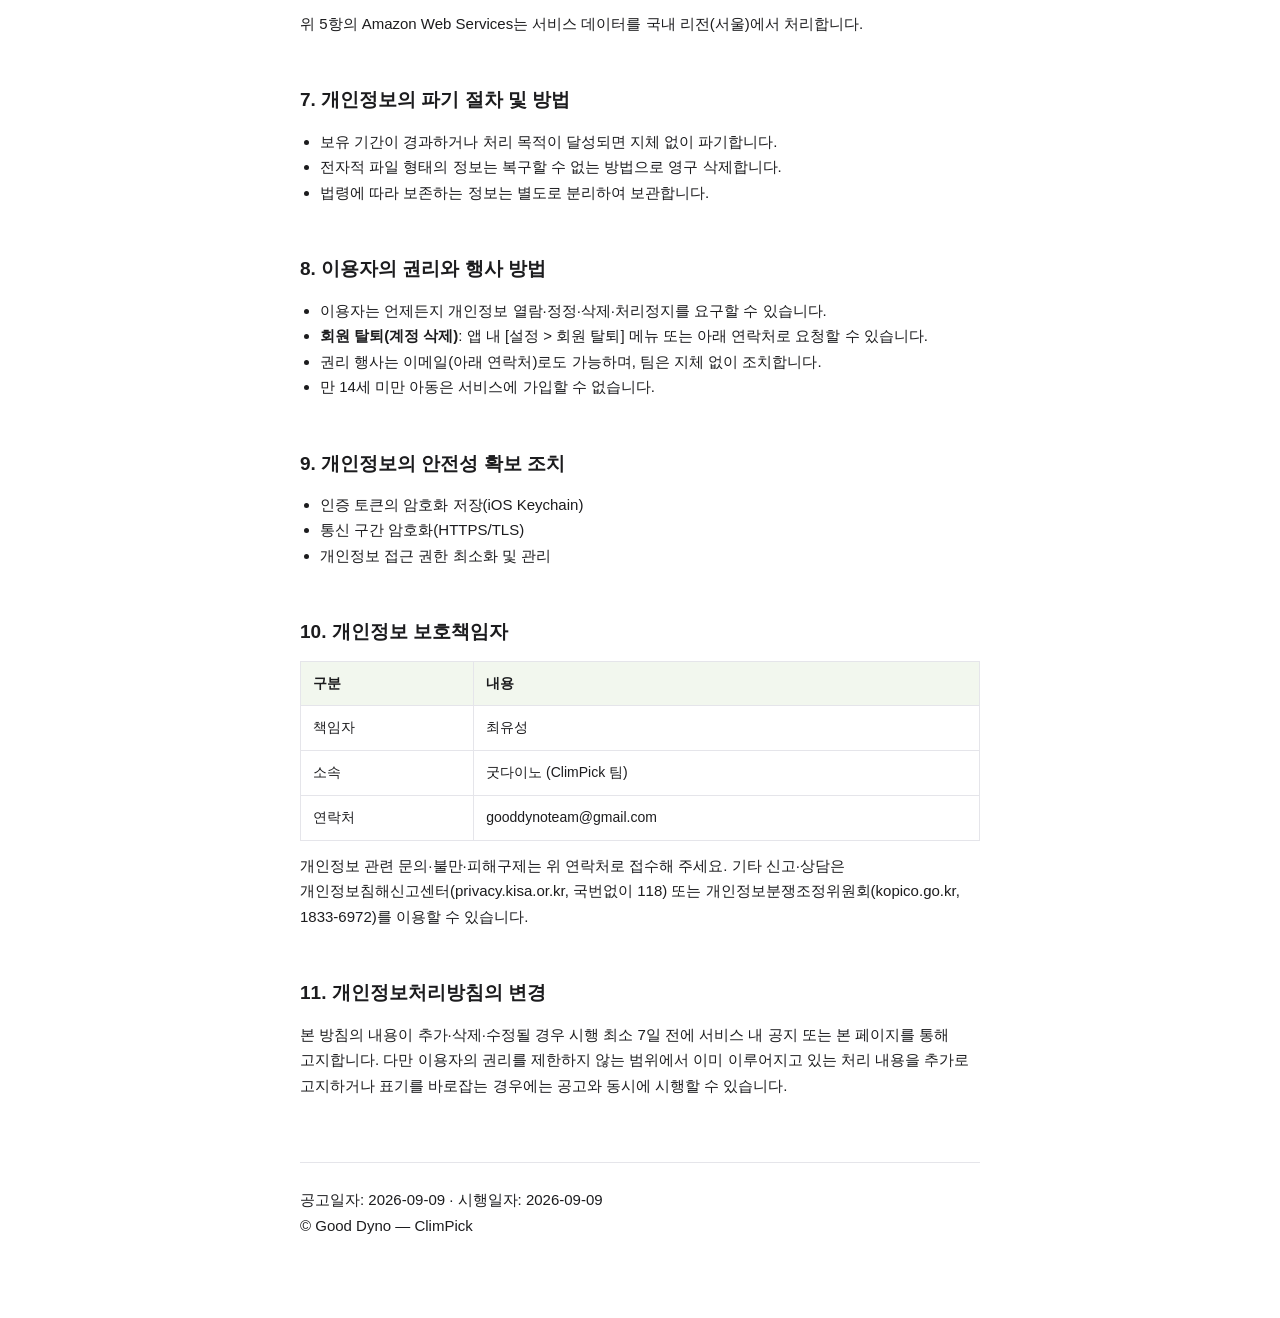
==== commit 7041b6f7: "docs: 개인정보처리방침에 랜딩페이지 수탁자와 국외 이전 추가 이 방침은 앱뿐 아니라 랜딩페이지의 방침이기도 합니다. 랜딩페이지 푸터가 /privacy/로 이 문서를 링크하는데," ====
--- a/public/privacy/index.html
+++ b/public/privacy/index.html
@@ -74,11 +74,17 @@
         <li>프로필 정보: 닉네임, 프로필 사진, 자기소개</li>
         <li>클라이밍 활동 기록: 완등 기록, 방문 암장, 난이도, 업로드한 영상 및 썸네일</li>
         <li>크루 활동: 크루 가입 정보, 크루 내 게시물·채팅</li>
+        <li>계정 식별자: 회원 가입 시 서비스가 부여하는 이용자 식별자</li>
         <li>기기 정보: 기기 식별자(앱이 생성한 UUID), 앱 버전, OS 버전</li>
         <li>서비스 이용 기록: 접속 일시, 이용 내역(서버 로그)</li>
         <li>분석 정보: 분석 도구가 생성한 기기 식별자, 기기 모델, 화면 조회·기능 사용 이벤트와 발생 시각</li>
       </ul>
-      <p><strong>(3) 수집 방법</strong>: 회원 가입·서비스 이용 과정에서 이용자가 직접 입력하거나, 서비스 이용 중 자동으로 수집됩니다.</p>
+      <p><strong>(3) 웹사이트 사전 신청</strong></p>
+      <ul>
+        <li>출시 알림 신청 시: 이메일 주소</li>
+        <li>웹사이트 방문 시 자동 수집: 쿠키 및 온라인 식별자, 방문 일시, 페이지 조회·이벤트 기록</li>
+      </ul>
+      <p><strong>(4) 수집 방법</strong>: 회원 가입·서비스 이용·사전 신청 과정에서 이용자가 직접 입력하거나, 서비스 이용 중 자동으로 수집됩니다.</p>
 
       <h2>2. 개인정보의 수집 및 이용 목적</h2>
       <ul>
@@ -87,6 +93,7 @@
         <li>크루(소모임) 기능 제공</li>
         <li>서비스 부정 이용 방지 및 안정성 확보</li>
         <li>서비스 개선을 위한 이용 통계 및 이용자 행동 분석</li>
+        <li>출시 소식 등 사전 신청자에 대한 안내</li>
       </ul>
 
       <h2>3. 개인정보의 보유 및 이용 기간</h2>
@@ -95,7 +102,8 @@
         <li>단, 관련 법령에 따라 보존이 필요한 경우 해당 기간 동안 보관합니다.
           <ul><li>서비스 이용 관련 로그 기록: 3개월(통신비밀보호법)</li></ul>
         </li>
-        <li>6항에 따라 국외로 이전한 분석 정보는 수탁자의 보관 정책에 따라 탈퇴 이후에도 남을 수 있으며, 보유 기간은 6항에 따릅니다.</li>
+        <li>사전 신청 이메일 주소는 출시 안내 발송이 끝나거나 수신 거부 의사를 밝힌 때 지체 없이 파기합니다.</li>
+        <li>6항에 따라 국외로 이전한 정보는 수탁자의 보관 정책에 따라 탈퇴 이후에도 남을 수 있으며, 보유 기간은 6항에 따릅니다.</li>
       </ul>
 
       <h2>4. 개인정보의 제3자 제공</h2>
@@ -114,22 +122,39 @@
         <tr><th>수탁자</th><th>위탁 업무</th></tr>
         <tr><td>Amazon Web Services (AWS)</td><td>서버 운영, 데이터·영상 저장</td></tr>
         <tr><td>Amplitude, Inc.</td><td>서비스 이용 통계 및 이용자 행동 분석</td></tr>
+        <tr><td>Formspree, Inc.</td><td>웹사이트 사전 신청 이메일 접수 및 전달</td></tr>
+        <tr><td>Google LLC</td><td>웹사이트 방문 통계 분석(Google Analytics)</td></tr>
       </table>
       <p>위탁 계약 시 개인정보 보호 관련 법규 준수를 명시하며, 수탁자가 변경되는 경우 본 방침을 통해 공개합니다.</p>
 
       <h2>6. 개인정보의 국외 이전</h2>
       <p>
-        팀은 서비스 이용 통계 분석을 위해 다음과 같이 개인정보를 국외로 이전하고 있습니다.
-        국외 이전에 대한 문의나 거부 의사는 gooddynoteam@gmail.com으로 접수해 주시면
-        개별적으로 안내해 드립니다.
-      </p>
-      <table>
-        <tr><th>구분</th><th>내용</th></tr>
-        <tr><td>이전받는 자</td><td>Amplitude, Inc. (privacy@amplitude.com)</td></tr>
+        팀은 다음과 같이 개인정보를 국외로 이전하고 있습니다. 이전은 모두 서비스 이용 또는
+        웹사이트 방문 시점에 네트워크를 통해 자동으로 이루어집니다. 국외 이전에 대한 문의나
+        거부 의사는 gooddynoteam@gmail.com으로 접수해 주시면 개별적으로 안내해 드립니다.
+      </p>
+      <p><strong>(1) Amplitude, Inc.</strong></p>
+      <table>
+        <tr><th>구분</th><th>내용</th></tr>
         <tr><td>이전 국가</td><td>미국</td></tr>
         <tr><td>이전 항목</td><td>이용자 식별자, 기기 정보(분석 도구가 생성한 기기 식별자, 앱·OS 버전, 기기 모델), 서비스 이용 기록(화면 조회·기능 사용 이벤트와 발생 시각)</td></tr>
-        <tr><td>이전 일시 및 방법</td><td>서비스 이용 시점에 네트워크를 통한 자동 전송</td></tr>
-        <tr><td>이용 목적</td><td>서비스 이용 통계 및 이용자 행동 분석</td></tr>
+        <tr><td>이용 목적</td><td>앱 서비스 이용 통계 및 이용자 행동 분석</td></tr>
+        <tr><td>보유 기간</td><td>위탁 계약 종료 시 또는 이용 목적 달성 시까지</td></tr>
+      </table>
+      <p><strong>(2) Formspree, Inc.</strong></p>
+      <table>
+        <tr><th>구분</th><th>내용</th></tr>
+        <tr><td>이전 국가</td><td>미국</td></tr>
+        <tr><td>이전 항목</td><td>사전 신청 시 입력한 이메일 주소</td></tr>
+        <tr><td>이용 목적</td><td>웹사이트 사전 신청 접수 및 팀 메일로의 전달</td></tr>
+        <tr><td>보유 기간</td><td>위탁 계약 종료 시 또는 이용 목적 달성 시까지</td></tr>
+      </table>
+      <p><strong>(3) Google LLC</strong></p>
+      <table>
+        <tr><th>구분</th><th>내용</th></tr>
+        <tr><td>이전 국가</td><td>미국</td></tr>
+        <tr><td>이전 항목</td><td>쿠키 및 온라인 식별자, 방문 일시, 페이지 조회·이벤트 기록, 접속 기기·브라우저 정보</td></tr>
+        <tr><td>이용 목적</td><td>웹사이트 방문 통계 분석(Google Analytics)</td></tr>
         <tr><td>보유 기간</td><td>위탁 계약 종료 시 또는 이용 목적 달성 시까지</td></tr>
       </table>
       <p>
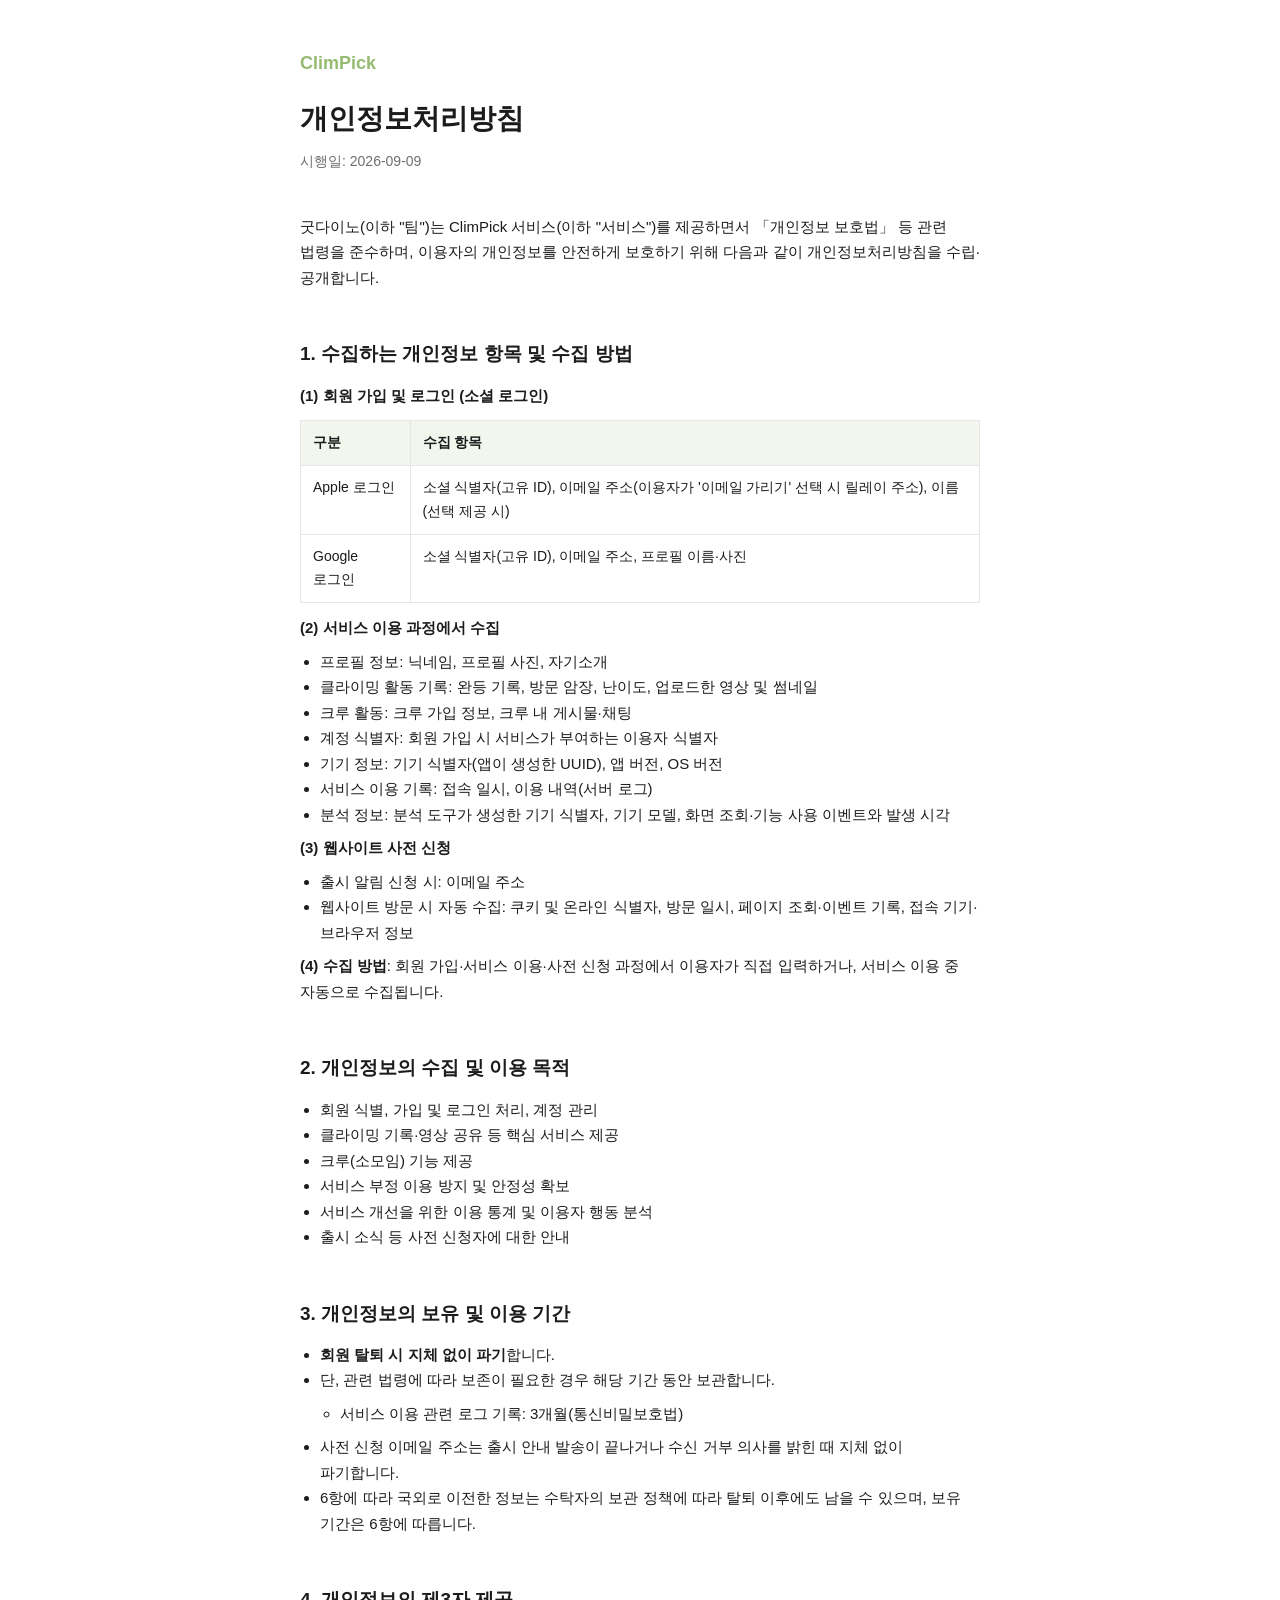
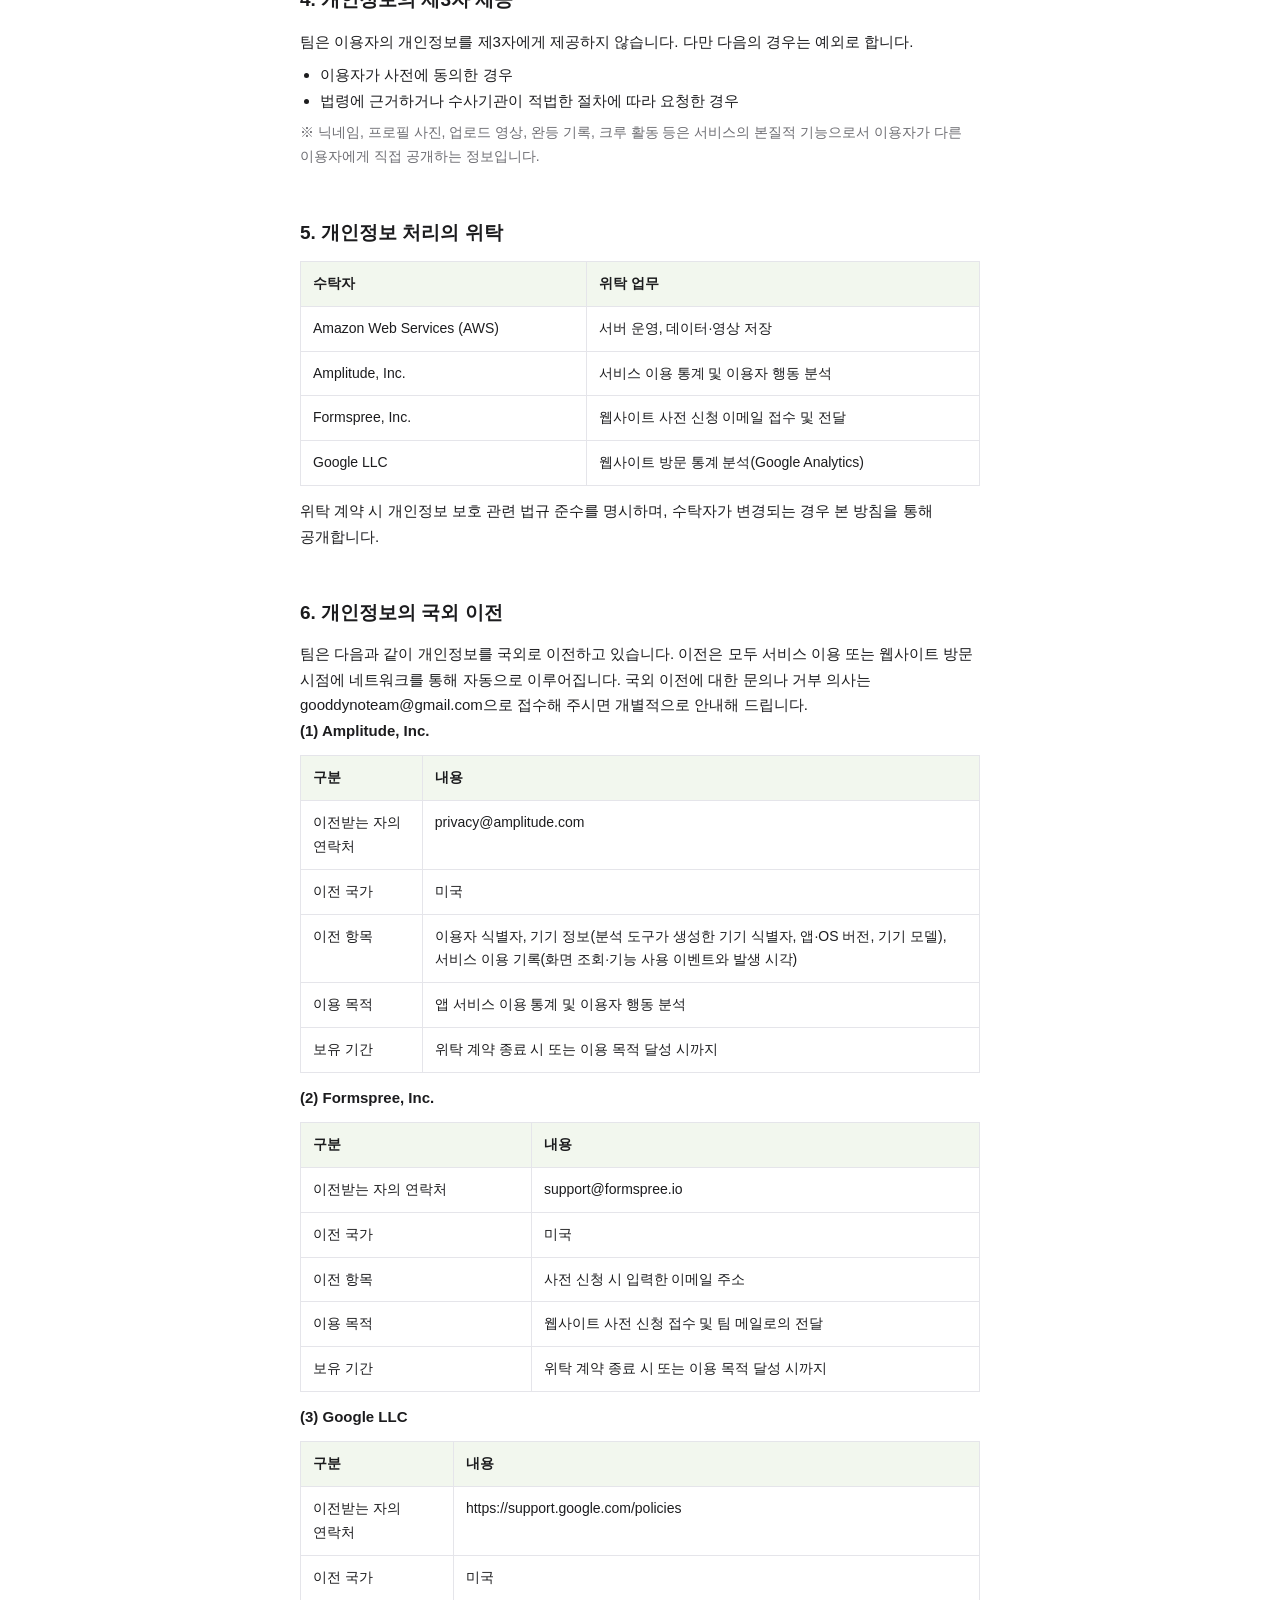
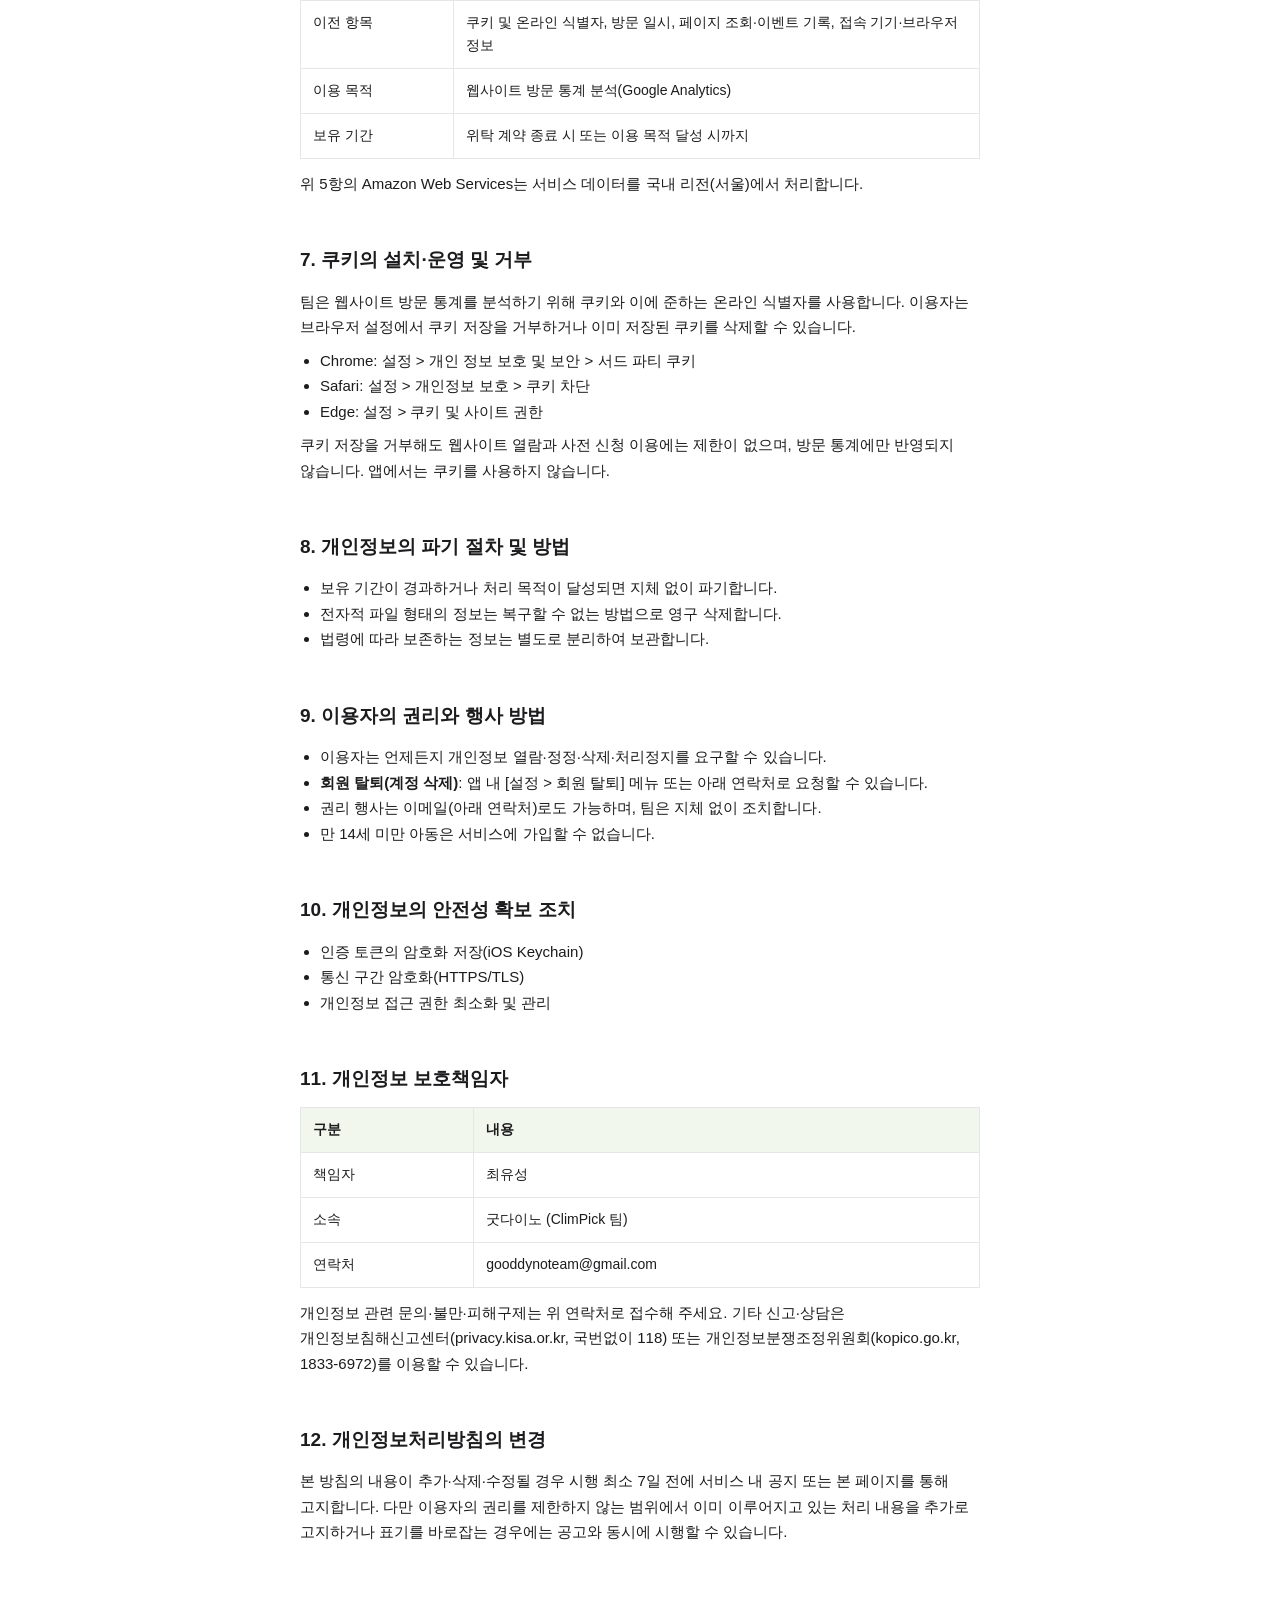
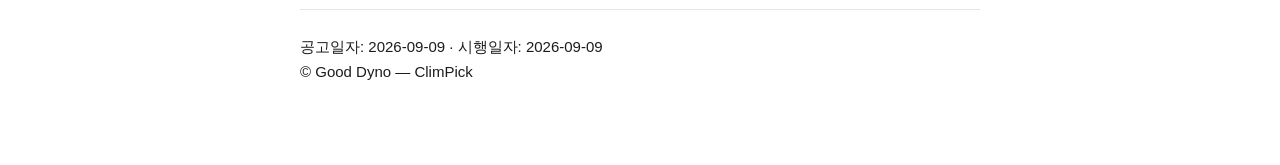
==== commit e3697d26: "docs: 국외 이전 연락처와 쿠키 거부 조항 추가 6항을 수탁자별로 나누면서 이전받는 자의 연락처 행이 빠졌습니다. 개인정보 보호법 제28조의8은 동의 대신 방침 공개로 갈음할 " ====
--- a/public/privacy/index.html
+++ b/public/privacy/index.html
@@ -6,6 +6,7 @@
     <title>개인정보처리방침 — ClimPick</title>
     <meta name="description" content="ClimPick 서비스의 개인정보처리방침입니다." />
     <link rel="icon" type="image/png" href="/favicon.png" />
+    <link rel="apple-touch-icon" href="/apple-touch-icon.png" />
     <style>
       :root {
         --accent: #95bb72;
@@ -82,7 +83,7 @@
       <p><strong>(3) 웹사이트 사전 신청</strong></p>
       <ul>
         <li>출시 알림 신청 시: 이메일 주소</li>
-        <li>웹사이트 방문 시 자동 수집: 쿠키 및 온라인 식별자, 방문 일시, 페이지 조회·이벤트 기록</li>
+        <li>웹사이트 방문 시 자동 수집: 쿠키 및 온라인 식별자, 방문 일시, 페이지 조회·이벤트 기록, 접속 기기·브라우저 정보</li>
       </ul>
       <p><strong>(4) 수집 방법</strong>: 회원 가입·서비스 이용·사전 신청 과정에서 이용자가 직접 입력하거나, 서비스 이용 중 자동으로 수집됩니다.</p>
 
@@ -136,6 +137,7 @@
       <p><strong>(1) Amplitude, Inc.</strong></p>
       <table>
         <tr><th>구분</th><th>내용</th></tr>
+        <tr><td>이전받는 자의 연락처</td><td>privacy@amplitude.com</td></tr>
         <tr><td>이전 국가</td><td>미국</td></tr>
         <tr><td>이전 항목</td><td>이용자 식별자, 기기 정보(분석 도구가 생성한 기기 식별자, 앱·OS 버전, 기기 모델), 서비스 이용 기록(화면 조회·기능 사용 이벤트와 발생 시각)</td></tr>
         <tr><td>이용 목적</td><td>앱 서비스 이용 통계 및 이용자 행동 분석</td></tr>
@@ -144,6 +146,7 @@
       <p><strong>(2) Formspree, Inc.</strong></p>
       <table>
         <tr><th>구분</th><th>내용</th></tr>
+        <tr><td>이전받는 자의 연락처</td><td>support@formspree.io</td></tr>
         <tr><td>이전 국가</td><td>미국</td></tr>
         <tr><td>이전 항목</td><td>사전 신청 시 입력한 이메일 주소</td></tr>
         <tr><td>이용 목적</td><td>웹사이트 사전 신청 접수 및 팀 메일로의 전달</td></tr>
@@ -152,6 +155,7 @@
       <p><strong>(3) Google LLC</strong></p>
       <table>
         <tr><th>구분</th><th>내용</th></tr>
+        <tr><td>이전받는 자의 연락처</td><td>https://support.google.com/policies</td></tr>
         <tr><td>이전 국가</td><td>미국</td></tr>
         <tr><td>이전 항목</td><td>쿠키 및 온라인 식별자, 방문 일시, 페이지 조회·이벤트 기록, 접속 기기·브라우저 정보</td></tr>
         <tr><td>이용 목적</td><td>웹사이트 방문 통계 분석(Google Analytics)</td></tr>
@@ -161,14 +165,29 @@
         위 5항의 Amazon Web Services는 서비스 데이터를 국내 리전(서울)에서 처리합니다.
       </p>
 
-      <h2>7. 개인정보의 파기 절차 및 방법</h2>
+      <h2>7. 쿠키의 설치·운영 및 거부</h2>
+      <p>
+        팀은 웹사이트 방문 통계를 분석하기 위해 쿠키와 이에 준하는 온라인 식별자를 사용합니다.
+        이용자는 브라우저 설정에서 쿠키 저장을 거부하거나 이미 저장된 쿠키를 삭제할 수 있습니다.
+      </p>
+      <ul>
+        <li>Chrome: 설정 &gt; 개인 정보 보호 및 보안 &gt; 서드 파티 쿠키</li>
+        <li>Safari: 설정 &gt; 개인정보 보호 &gt; 쿠키 차단</li>
+        <li>Edge: 설정 &gt; 쿠키 및 사이트 권한</li>
+      </ul>
+      <p>
+        쿠키 저장을 거부해도 웹사이트 열람과 사전 신청 이용에는 제한이 없으며, 방문 통계에만
+        반영되지 않습니다. 앱에서는 쿠키를 사용하지 않습니다.
+      </p>
+
+      <h2>8. 개인정보의 파기 절차 및 방법</h2>
       <ul>
         <li>보유 기간이 경과하거나 처리 목적이 달성되면 지체 없이 파기합니다.</li>
         <li>전자적 파일 형태의 정보는 복구할 수 없는 방법으로 영구 삭제합니다.</li>
         <li>법령에 따라 보존하는 정보는 별도로 분리하여 보관합니다.</li>
       </ul>
 
-      <h2>8. 이용자의 권리와 행사 방법</h2>
+      <h2>9. 이용자의 권리와 행사 방법</h2>
       <ul>
         <li>이용자는 언제든지 개인정보 열람·정정·삭제·처리정지를 요구할 수 있습니다.</li>
         <li><strong>회원 탈퇴(계정 삭제)</strong>: 앱 내 [설정 &gt; 회원 탈퇴] 메뉴 또는 아래 연락처로 요청할 수 있습니다.</li>
@@ -176,14 +195,14 @@
         <li>만 14세 미만 아동은 서비스에 가입할 수 없습니다.</li>
       </ul>
 
-      <h2>9. 개인정보의 안전성 확보 조치</h2>
+      <h2>10. 개인정보의 안전성 확보 조치</h2>
       <ul>
         <li>인증 토큰의 암호화 저장(iOS Keychain)</li>
         <li>통신 구간 암호화(HTTPS/TLS)</li>
         <li>개인정보 접근 권한 최소화 및 관리</li>
       </ul>
 
-      <h2>10. 개인정보 보호책임자</h2>
+      <h2>11. 개인정보 보호책임자</h2>
       <table>
         <tr><th>구분</th><th>내용</th></tr>
         <tr><td>책임자</td><td>최유성</td></tr>
@@ -196,7 +215,7 @@
         개인정보분쟁조정위원회(kopico.go.kr, 1833-6972)를 이용할 수 있습니다.
       </p>
 
-      <h2>11. 개인정보처리방침의 변경</h2>
+      <h2>12. 개인정보처리방침의 변경</h2>
       <p>
         본 방침의 내용이 추가·삭제·수정될 경우 시행 최소 7일 전에 서비스 내 공지 또는 본 페이지를
         통해 고지합니다. 다만 이용자의 권리를 제한하지 않는 범위에서 이미 이루어지고 있는 처리
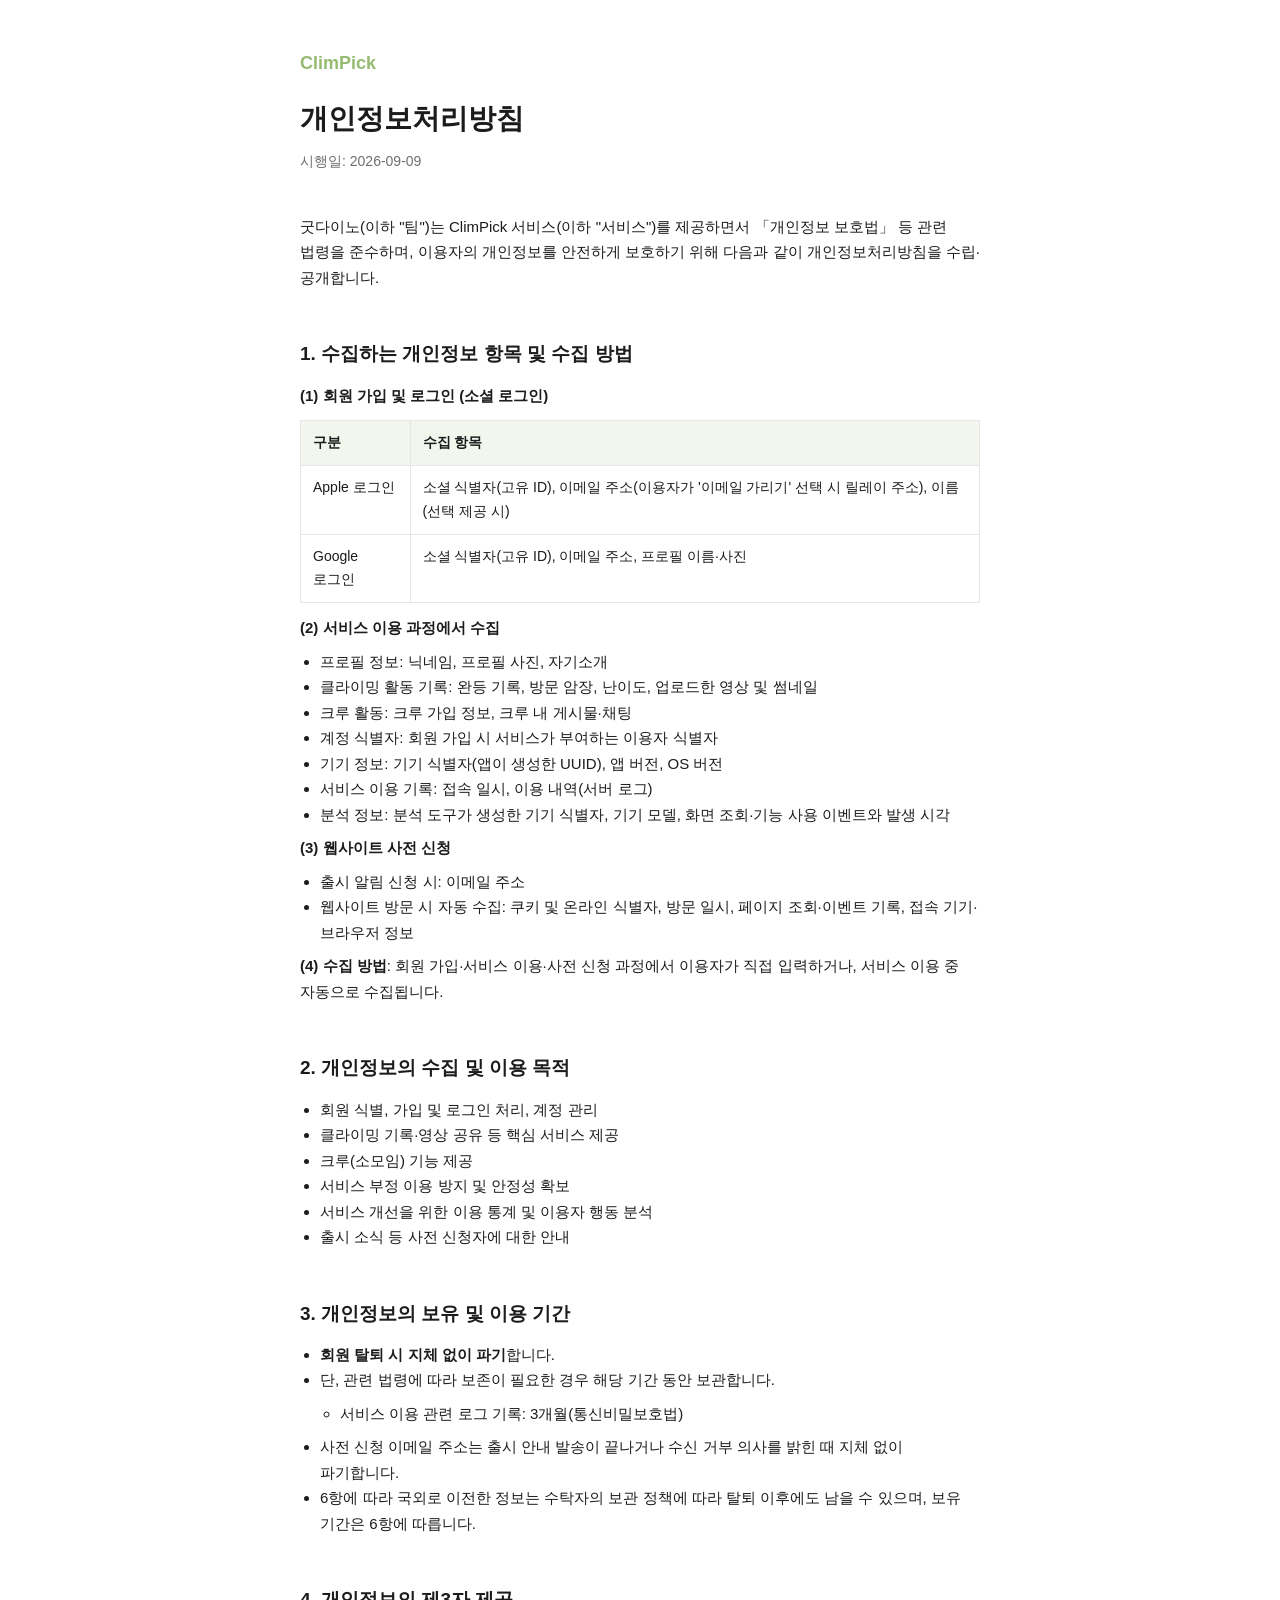
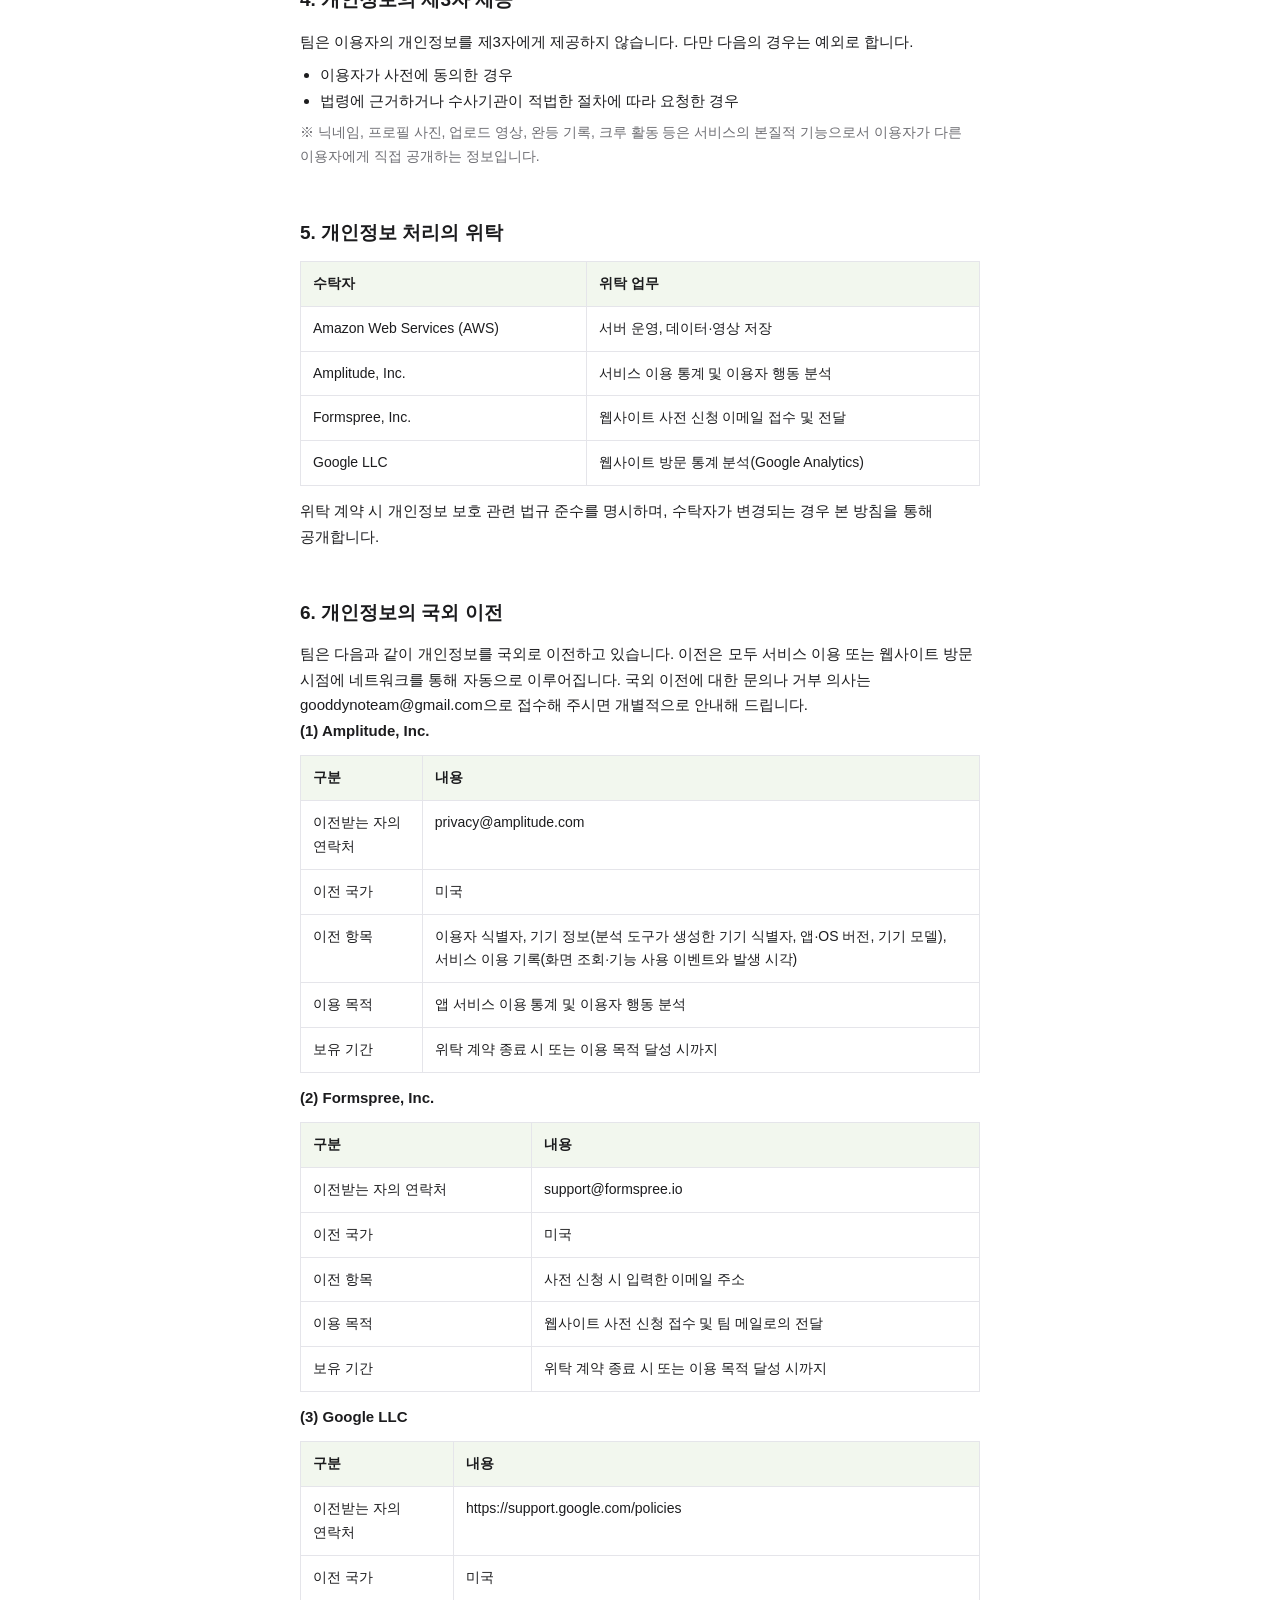
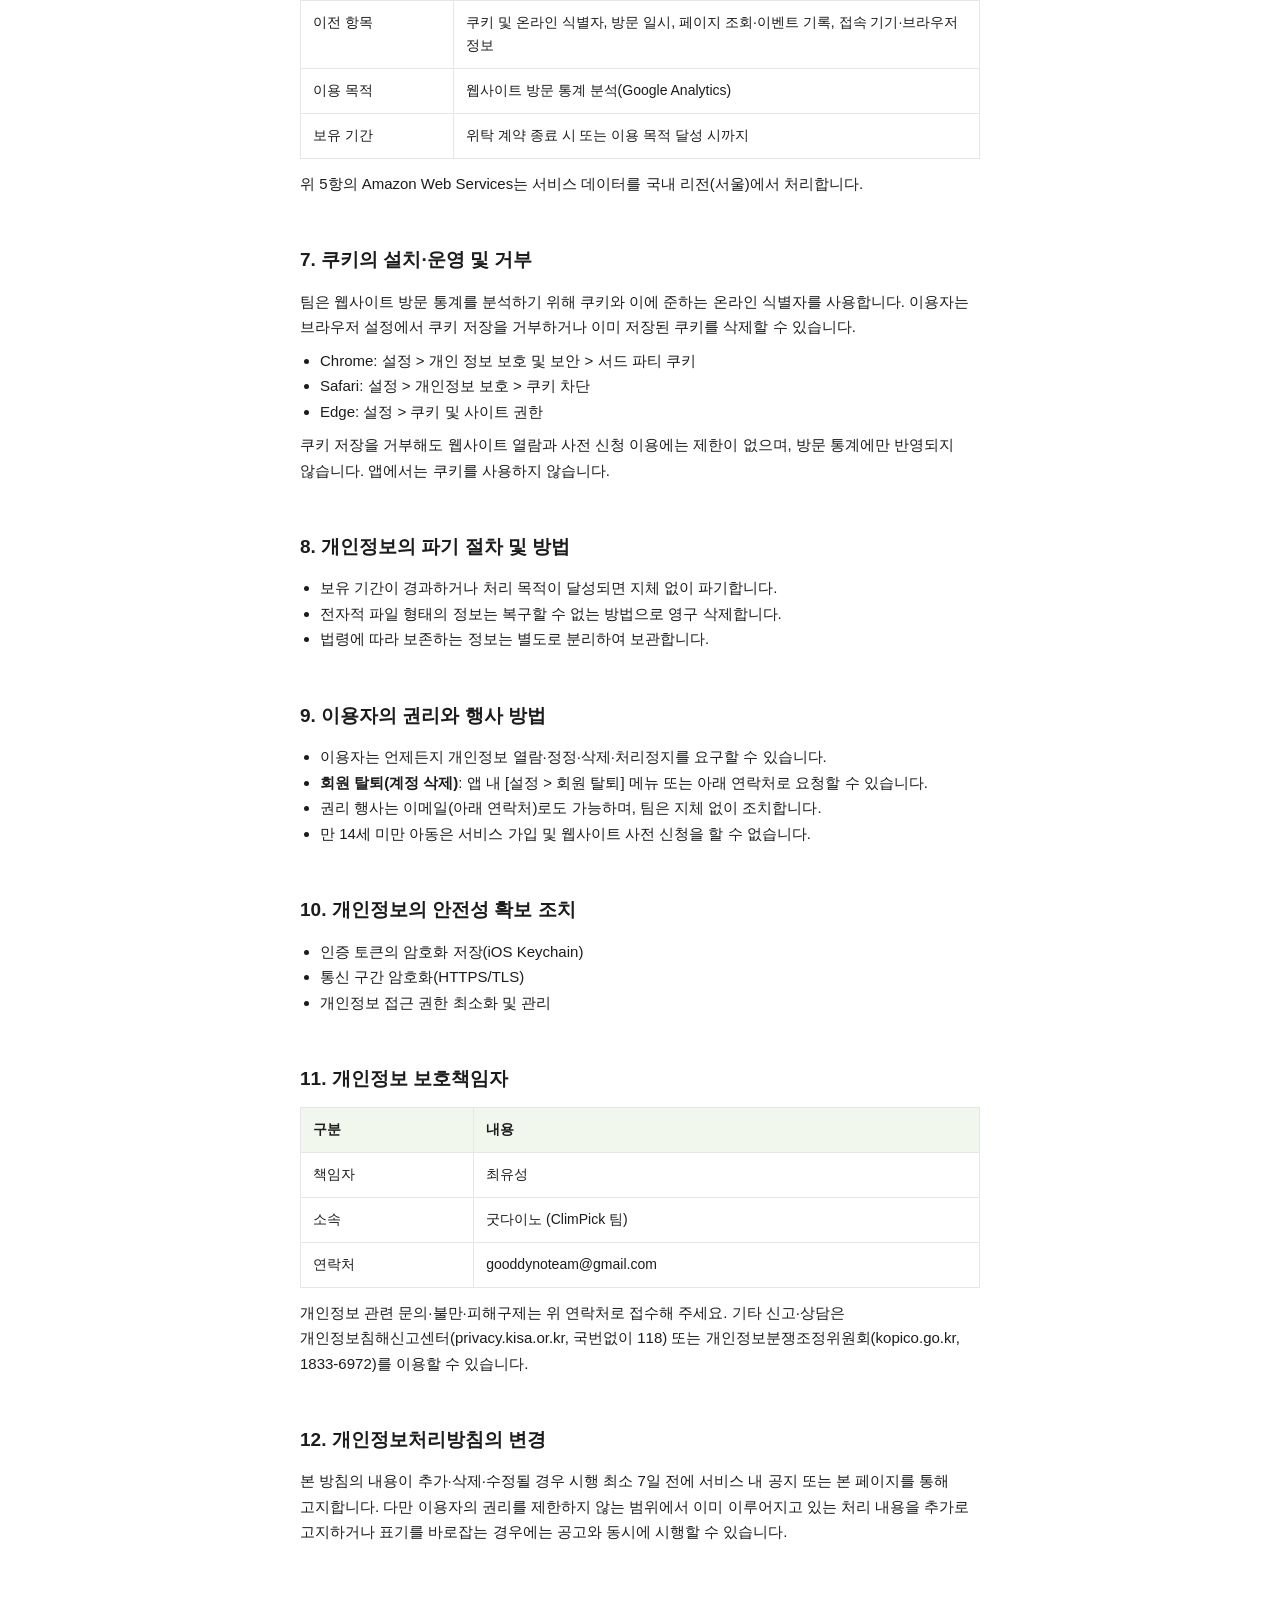
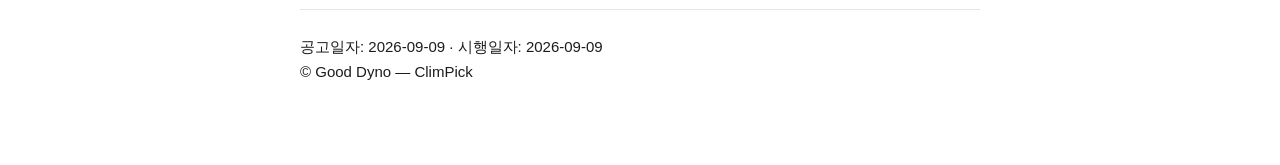
==== commit 76559108: "fix: 사전 신청 폼 개인정보 고지가 오류 시 사라지던 문제 수정 고지 문구를 !hasError 블록 안에 넣는 바람에, 전송이 실패하면 오류 메시지만 남고 고지가 화면에서 사라" ====
--- a/public/privacy/index.html
+++ b/public/privacy/index.html
@@ -192,7 +192,7 @@
         <li>이용자는 언제든지 개인정보 열람·정정·삭제·처리정지를 요구할 수 있습니다.</li>
         <li><strong>회원 탈퇴(계정 삭제)</strong>: 앱 내 [설정 &gt; 회원 탈퇴] 메뉴 또는 아래 연락처로 요청할 수 있습니다.</li>
         <li>권리 행사는 이메일(아래 연락처)로도 가능하며, 팀은 지체 없이 조치합니다.</li>
-        <li>만 14세 미만 아동은 서비스에 가입할 수 없습니다.</li>
+        <li>만 14세 미만 아동은 서비스 가입 및 웹사이트 사전 신청을 할 수 없습니다.</li>
       </ul>
 
       <h2>10. 개인정보의 안전성 확보 조치</h2>
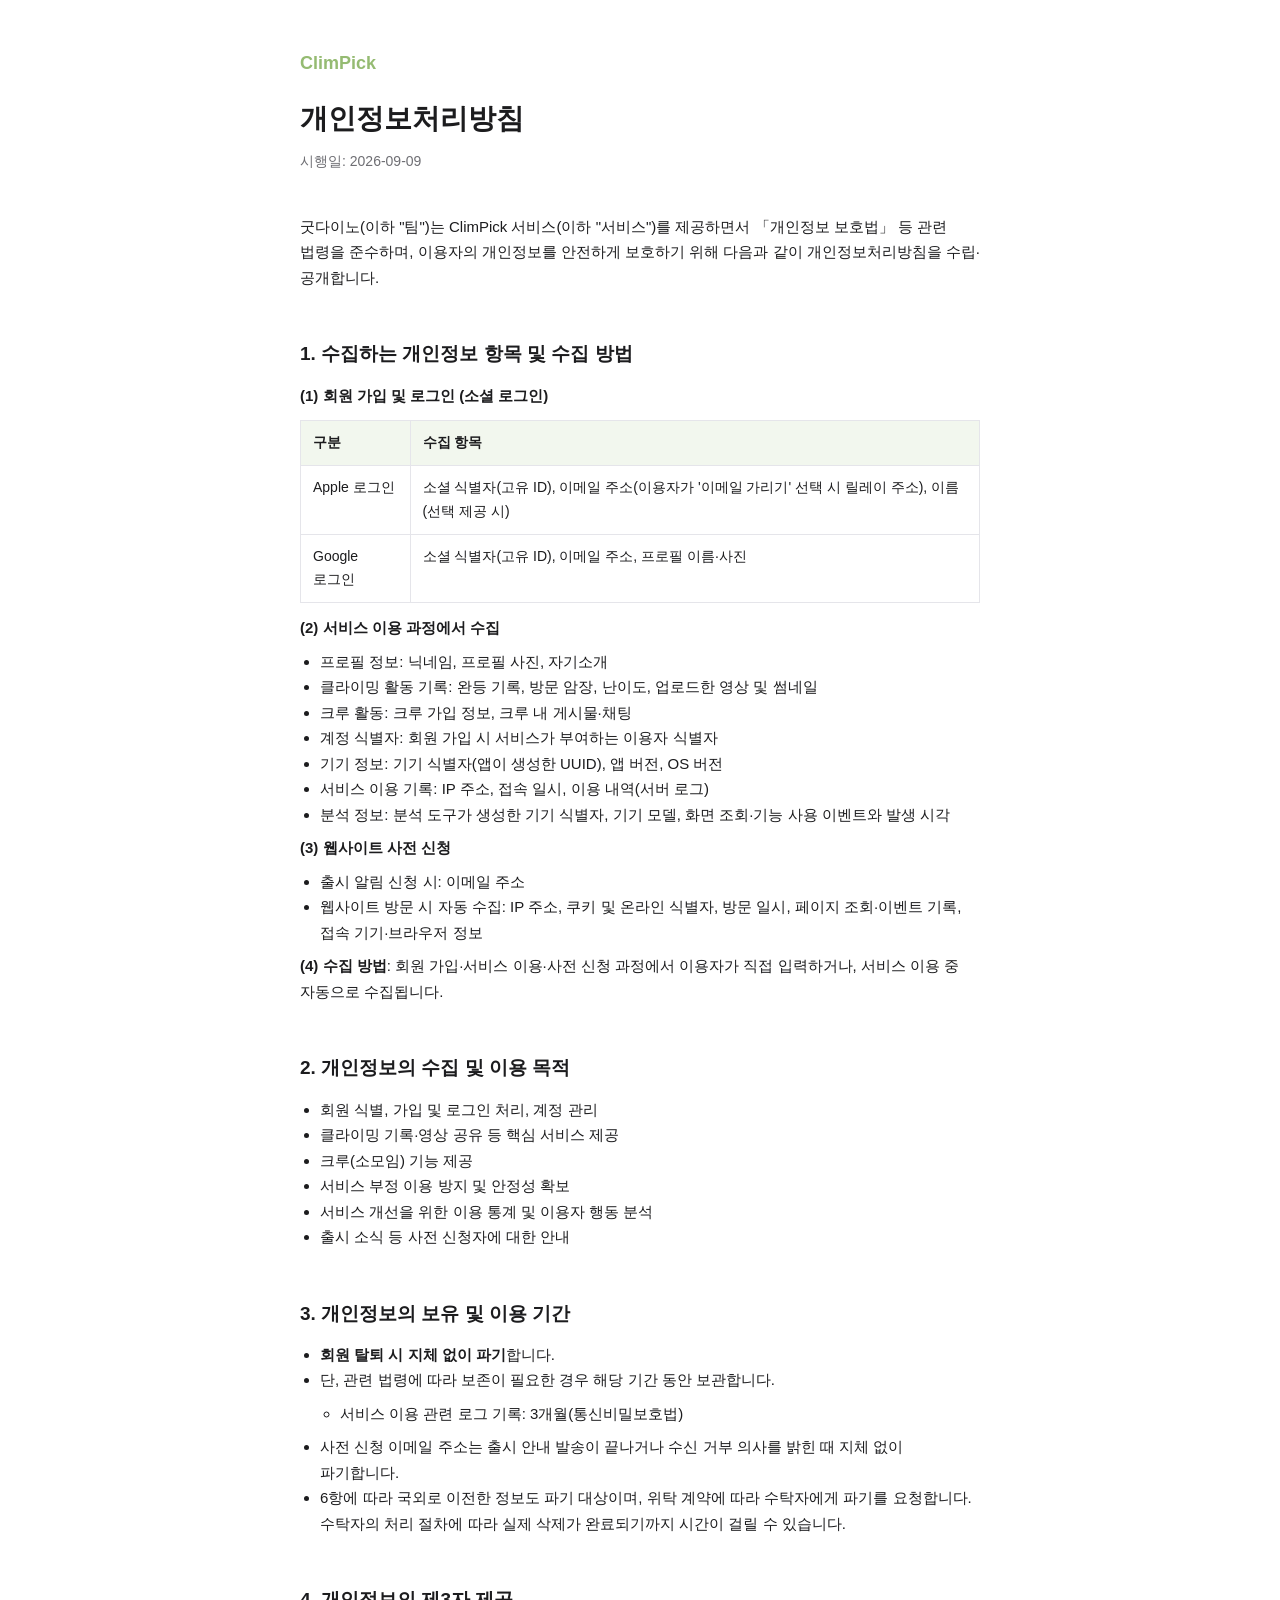
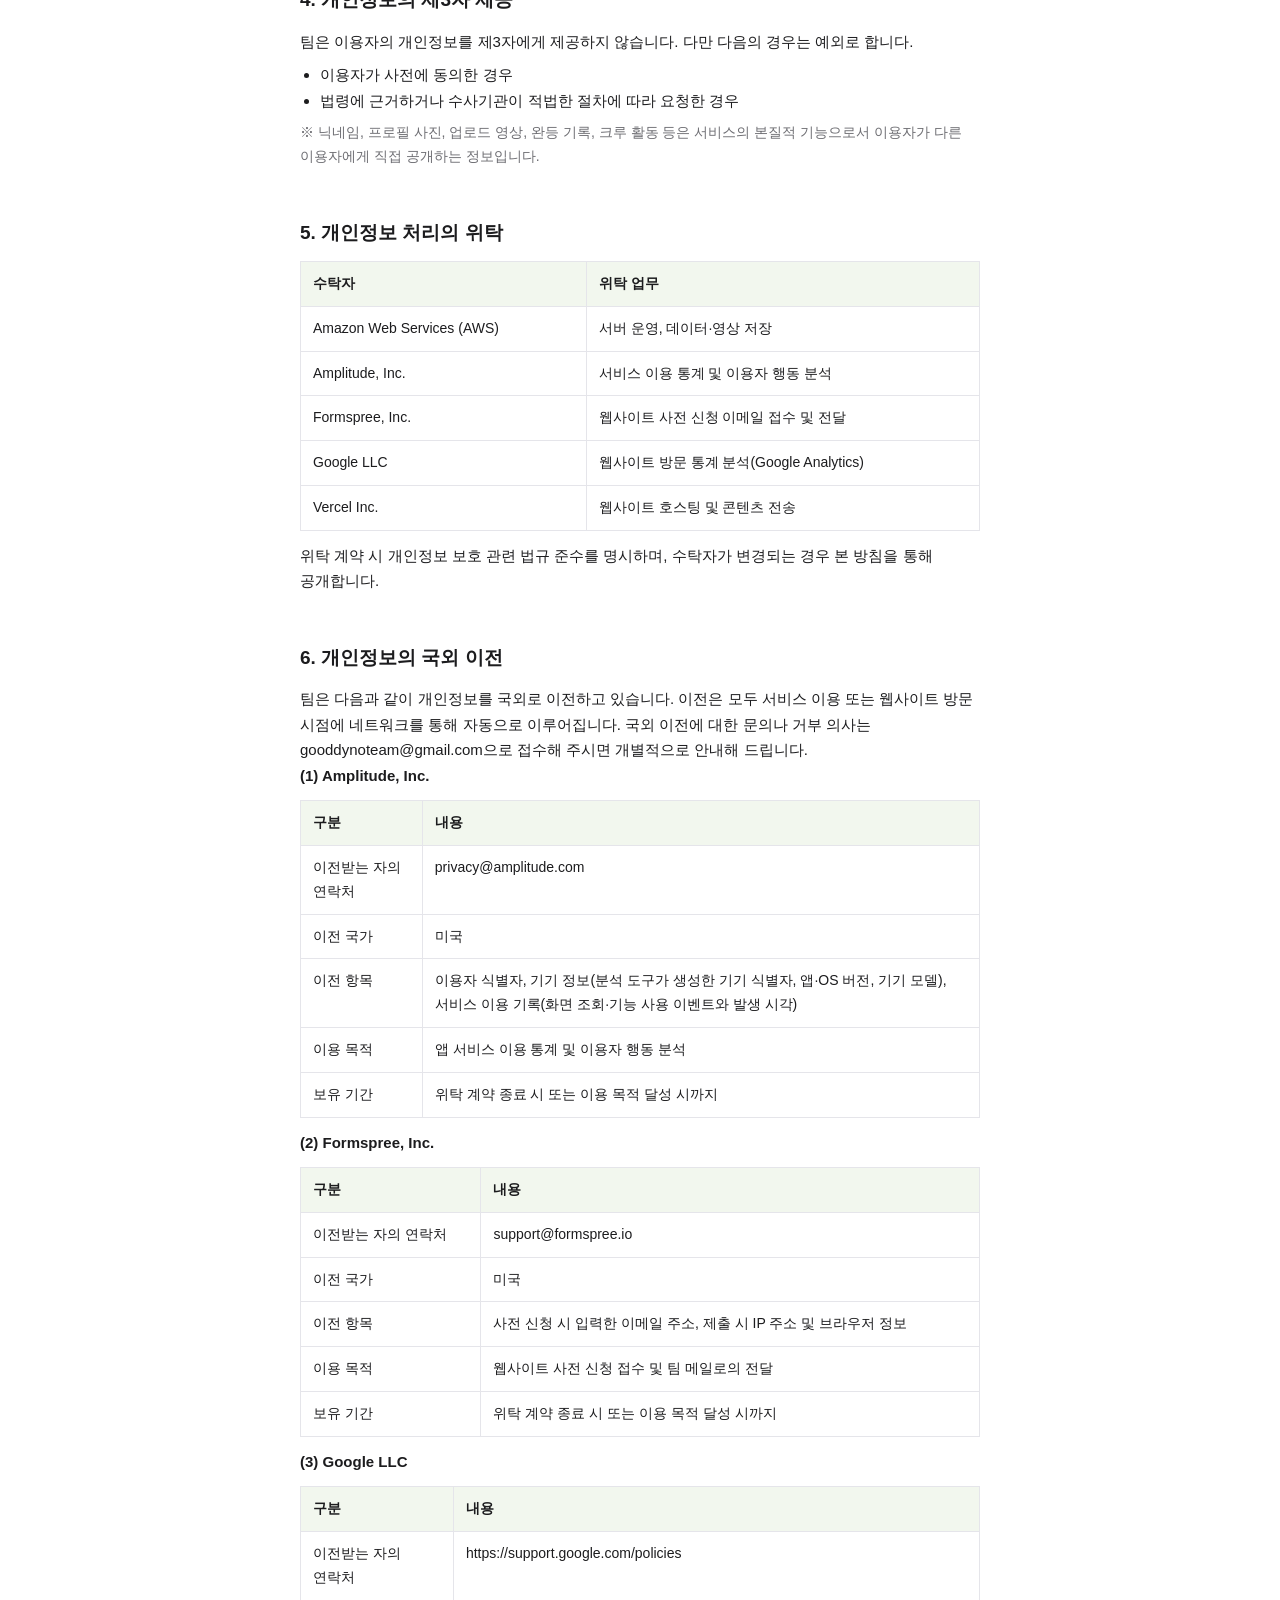
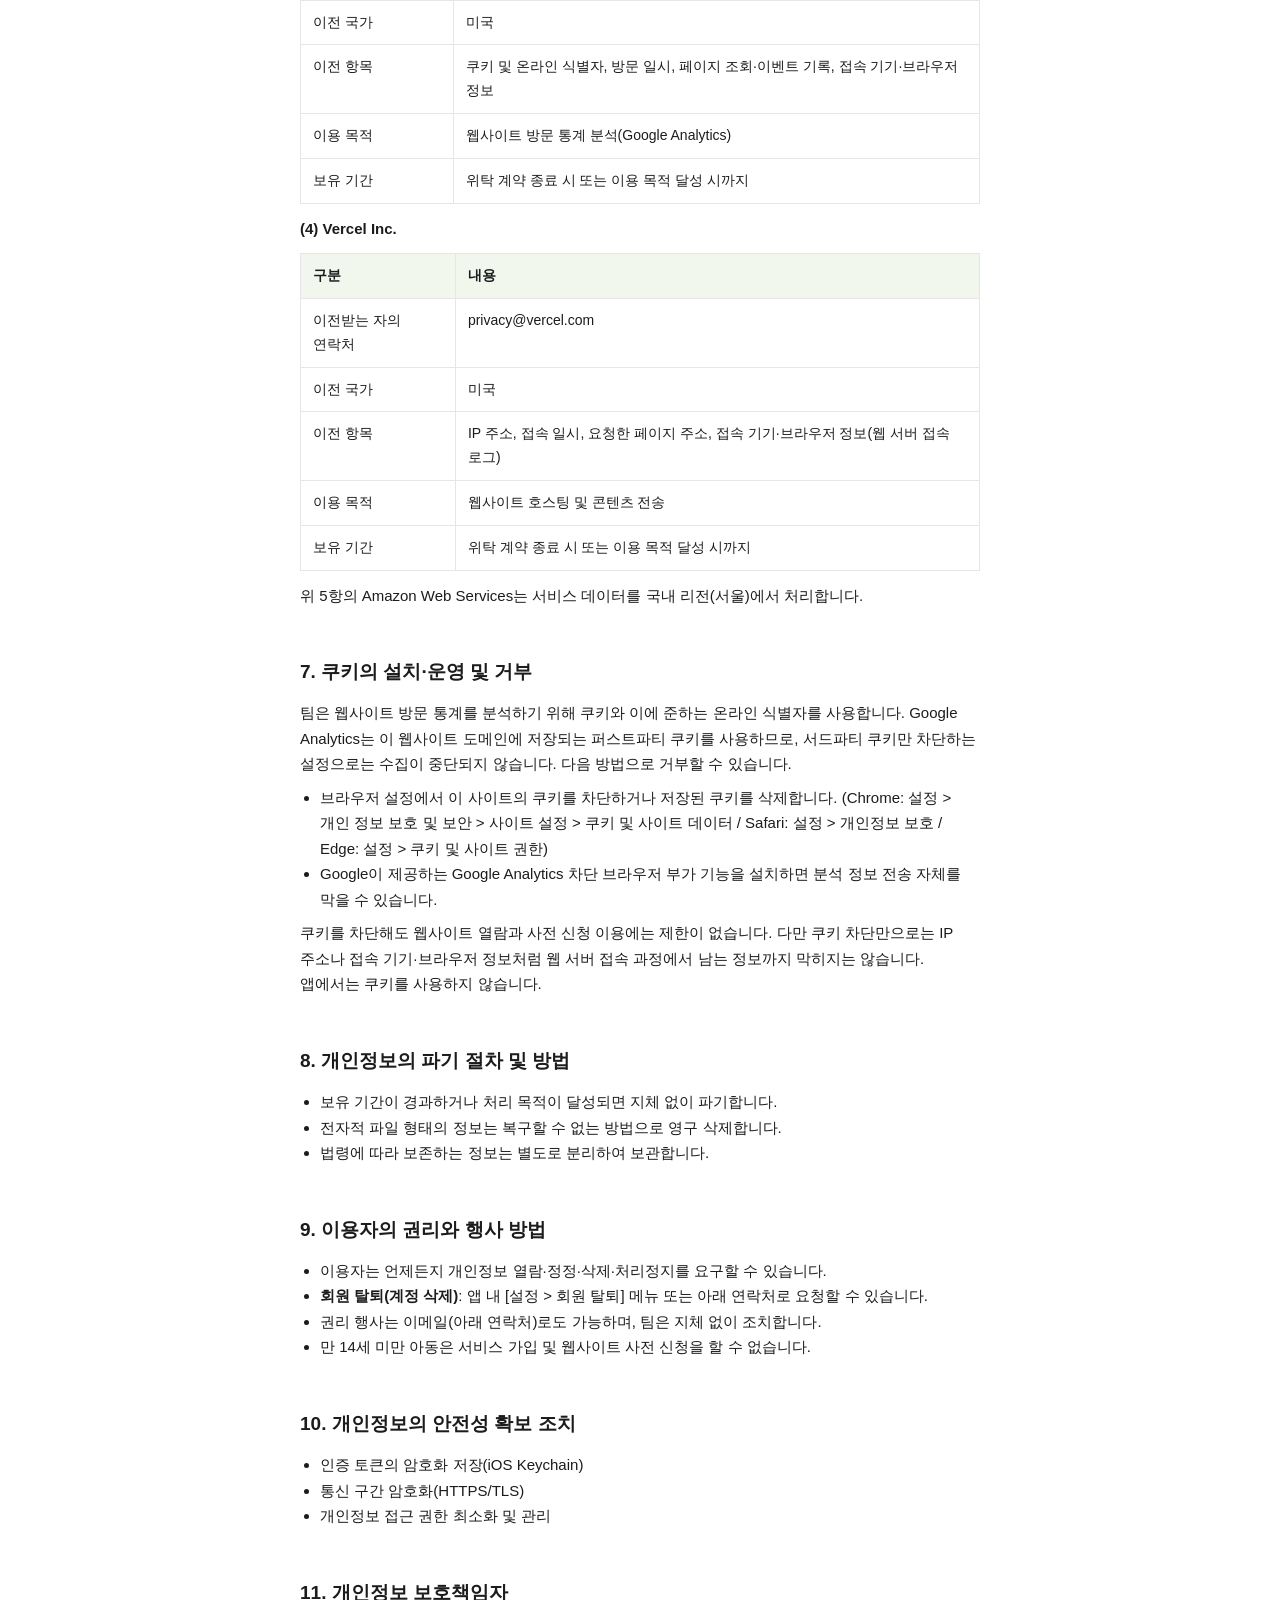
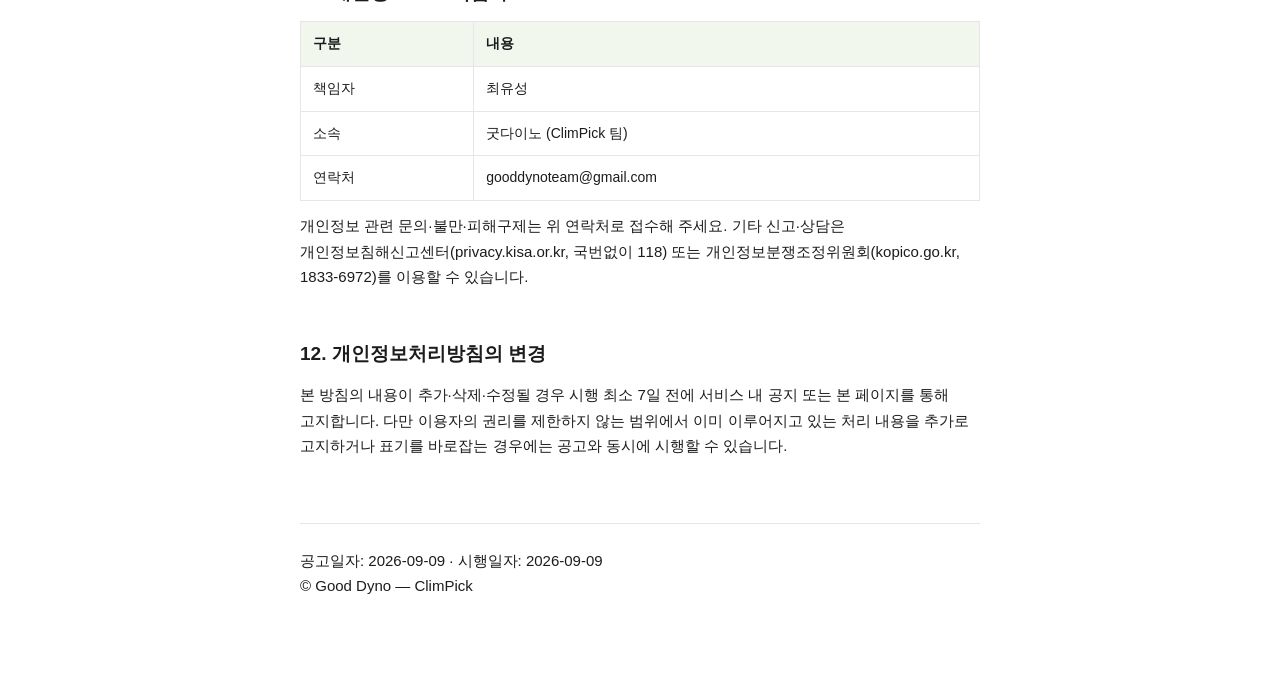
==== commit 29fcf921: "docs: 호스팅 사업자와 IP 주소를 방침에 반영하고 쿠키 거부 안내 수정 쿠키 거부 안내가 실제로는 동작하지 않았습니다. Google Analytics는 이 사이트 도메인에 저" ====
--- a/public/privacy/index.html
+++ b/public/privacy/index.html
@@ -77,13 +77,13 @@
         <li>크루 활동: 크루 가입 정보, 크루 내 게시물·채팅</li>
         <li>계정 식별자: 회원 가입 시 서비스가 부여하는 이용자 식별자</li>
         <li>기기 정보: 기기 식별자(앱이 생성한 UUID), 앱 버전, OS 버전</li>
-        <li>서비스 이용 기록: 접속 일시, 이용 내역(서버 로그)</li>
+        <li>서비스 이용 기록: IP 주소, 접속 일시, 이용 내역(서버 로그)</li>
         <li>분석 정보: 분석 도구가 생성한 기기 식별자, 기기 모델, 화면 조회·기능 사용 이벤트와 발생 시각</li>
       </ul>
       <p><strong>(3) 웹사이트 사전 신청</strong></p>
       <ul>
         <li>출시 알림 신청 시: 이메일 주소</li>
-        <li>웹사이트 방문 시 자동 수집: 쿠키 및 온라인 식별자, 방문 일시, 페이지 조회·이벤트 기록, 접속 기기·브라우저 정보</li>
+        <li>웹사이트 방문 시 자동 수집: IP 주소, 쿠키 및 온라인 식별자, 방문 일시, 페이지 조회·이벤트 기록, 접속 기기·브라우저 정보</li>
       </ul>
       <p><strong>(4) 수집 방법</strong>: 회원 가입·서비스 이용·사전 신청 과정에서 이용자가 직접 입력하거나, 서비스 이용 중 자동으로 수집됩니다.</p>
 
@@ -104,7 +104,7 @@
           <ul><li>서비스 이용 관련 로그 기록: 3개월(통신비밀보호법)</li></ul>
         </li>
         <li>사전 신청 이메일 주소는 출시 안내 발송이 끝나거나 수신 거부 의사를 밝힌 때 지체 없이 파기합니다.</li>
-        <li>6항에 따라 국외로 이전한 정보는 수탁자의 보관 정책에 따라 탈퇴 이후에도 남을 수 있으며, 보유 기간은 6항에 따릅니다.</li>
+        <li>6항에 따라 국외로 이전한 정보도 파기 대상이며, 위탁 계약에 따라 수탁자에게 파기를 요청합니다. 수탁자의 처리 절차에 따라 실제 삭제가 완료되기까지 시간이 걸릴 수 있습니다.</li>
       </ul>
 
       <h2>4. 개인정보의 제3자 제공</h2>
@@ -125,6 +125,7 @@
         <tr><td>Amplitude, Inc.</td><td>서비스 이용 통계 및 이용자 행동 분석</td></tr>
         <tr><td>Formspree, Inc.</td><td>웹사이트 사전 신청 이메일 접수 및 전달</td></tr>
         <tr><td>Google LLC</td><td>웹사이트 방문 통계 분석(Google Analytics)</td></tr>
+        <tr><td>Vercel Inc.</td><td>웹사이트 호스팅 및 콘텐츠 전송</td></tr>
       </table>
       <p>위탁 계약 시 개인정보 보호 관련 법규 준수를 명시하며, 수탁자가 변경되는 경우 본 방침을 통해 공개합니다.</p>
 
@@ -148,7 +149,7 @@
         <tr><th>구분</th><th>내용</th></tr>
         <tr><td>이전받는 자의 연락처</td><td>support@formspree.io</td></tr>
         <tr><td>이전 국가</td><td>미국</td></tr>
-        <tr><td>이전 항목</td><td>사전 신청 시 입력한 이메일 주소</td></tr>
+        <tr><td>이전 항목</td><td>사전 신청 시 입력한 이메일 주소, 제출 시 IP 주소 및 브라우저 정보</td></tr>
         <tr><td>이용 목적</td><td>웹사이트 사전 신청 접수 및 팀 메일로의 전달</td></tr>
         <tr><td>보유 기간</td><td>위탁 계약 종료 시 또는 이용 목적 달성 시까지</td></tr>
       </table>
@@ -161,6 +162,15 @@
         <tr><td>이용 목적</td><td>웹사이트 방문 통계 분석(Google Analytics)</td></tr>
         <tr><td>보유 기간</td><td>위탁 계약 종료 시 또는 이용 목적 달성 시까지</td></tr>
       </table>
+      <p><strong>(4) Vercel Inc.</strong></p>
+      <table>
+        <tr><th>구분</th><th>내용</th></tr>
+        <tr><td>이전받는 자의 연락처</td><td>privacy@vercel.com</td></tr>
+        <tr><td>이전 국가</td><td>미국</td></tr>
+        <tr><td>이전 항목</td><td>IP 주소, 접속 일시, 요청한 페이지 주소, 접속 기기·브라우저 정보(웹 서버 접속 로그)</td></tr>
+        <tr><td>이용 목적</td><td>웹사이트 호스팅 및 콘텐츠 전송</td></tr>
+        <tr><td>보유 기간</td><td>위탁 계약 종료 시 또는 이용 목적 달성 시까지</td></tr>
+      </table>
       <p>
         위 5항의 Amazon Web Services는 서비스 데이터를 국내 리전(서울)에서 처리합니다.
       </p>
@@ -168,16 +178,18 @@
       <h2>7. 쿠키의 설치·운영 및 거부</h2>
       <p>
         팀은 웹사이트 방문 통계를 분석하기 위해 쿠키와 이에 준하는 온라인 식별자를 사용합니다.
-        이용자는 브라우저 설정에서 쿠키 저장을 거부하거나 이미 저장된 쿠키를 삭제할 수 있습니다.
-      </p>
-      <ul>
-        <li>Chrome: 설정 &gt; 개인 정보 보호 및 보안 &gt; 서드 파티 쿠키</li>
-        <li>Safari: 설정 &gt; 개인정보 보호 &gt; 쿠키 차단</li>
-        <li>Edge: 설정 &gt; 쿠키 및 사이트 권한</li>
-      </ul>
-      <p>
-        쿠키 저장을 거부해도 웹사이트 열람과 사전 신청 이용에는 제한이 없으며, 방문 통계에만
-        반영되지 않습니다. 앱에서는 쿠키를 사용하지 않습니다.
+        Google Analytics는 이 웹사이트 도메인에 저장되는 퍼스트파티 쿠키를 사용하므로,
+        서드파티 쿠키만 차단하는 설정으로는 수집이 중단되지 않습니다. 다음 방법으로 거부할 수
+        있습니다.
+      </p>
+      <ul>
+        <li>브라우저 설정에서 이 사이트의 쿠키를 차단하거나 저장된 쿠키를 삭제합니다. (Chrome: 설정 &gt; 개인 정보 보호 및 보안 &gt; 사이트 설정 &gt; 쿠키 및 사이트 데이터 / Safari: 설정 &gt; 개인정보 보호 / Edge: 설정 &gt; 쿠키 및 사이트 권한)</li>
+        <li>Google이 제공하는 Google Analytics 차단 브라우저 부가 기능을 설치하면 분석 정보 전송 자체를 막을 수 있습니다.</li>
+      </ul>
+      <p>
+        쿠키를 차단해도 웹사이트 열람과 사전 신청 이용에는 제한이 없습니다. 다만 쿠키 차단만으로는
+        IP 주소나 접속 기기·브라우저 정보처럼 웹 서버 접속 과정에서 남는 정보까지 막히지는
+        않습니다. 앱에서는 쿠키를 사용하지 않습니다.
       </p>
 
       <h2>8. 개인정보의 파기 절차 및 방법</h2>
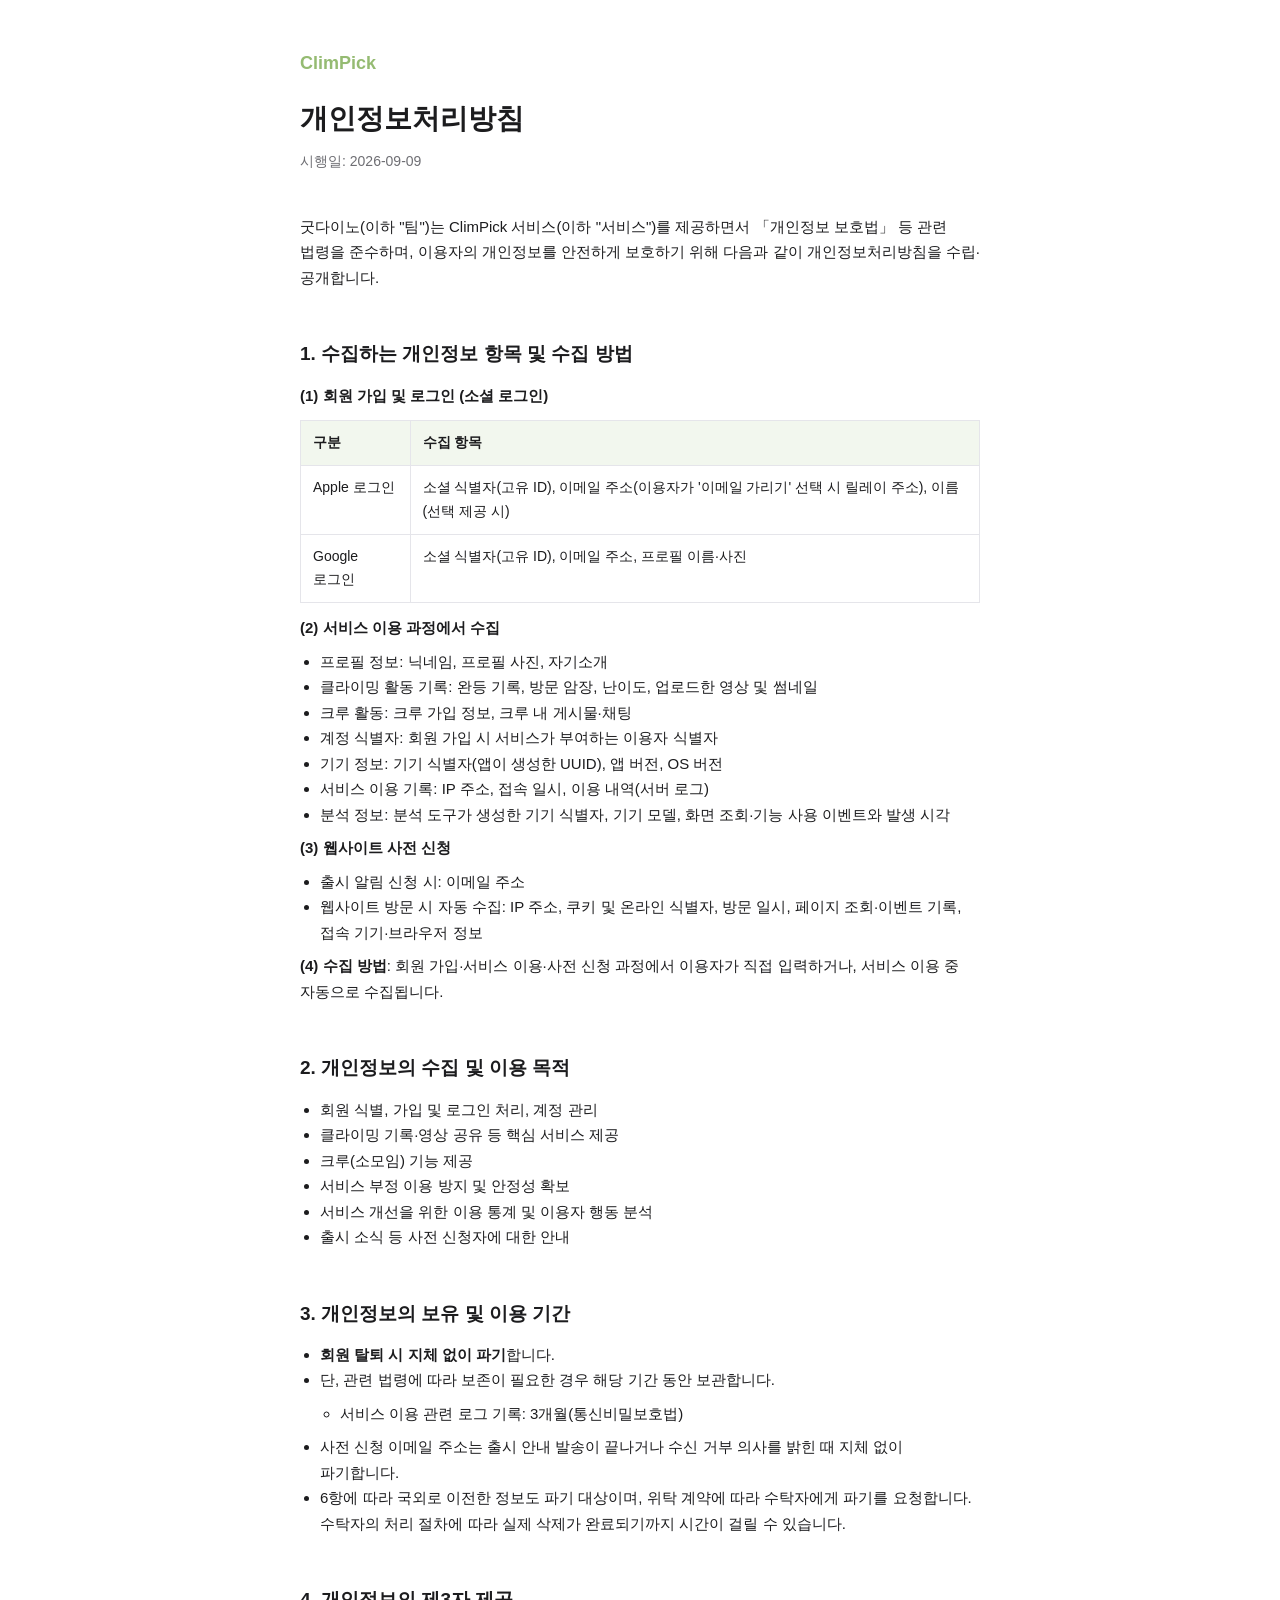
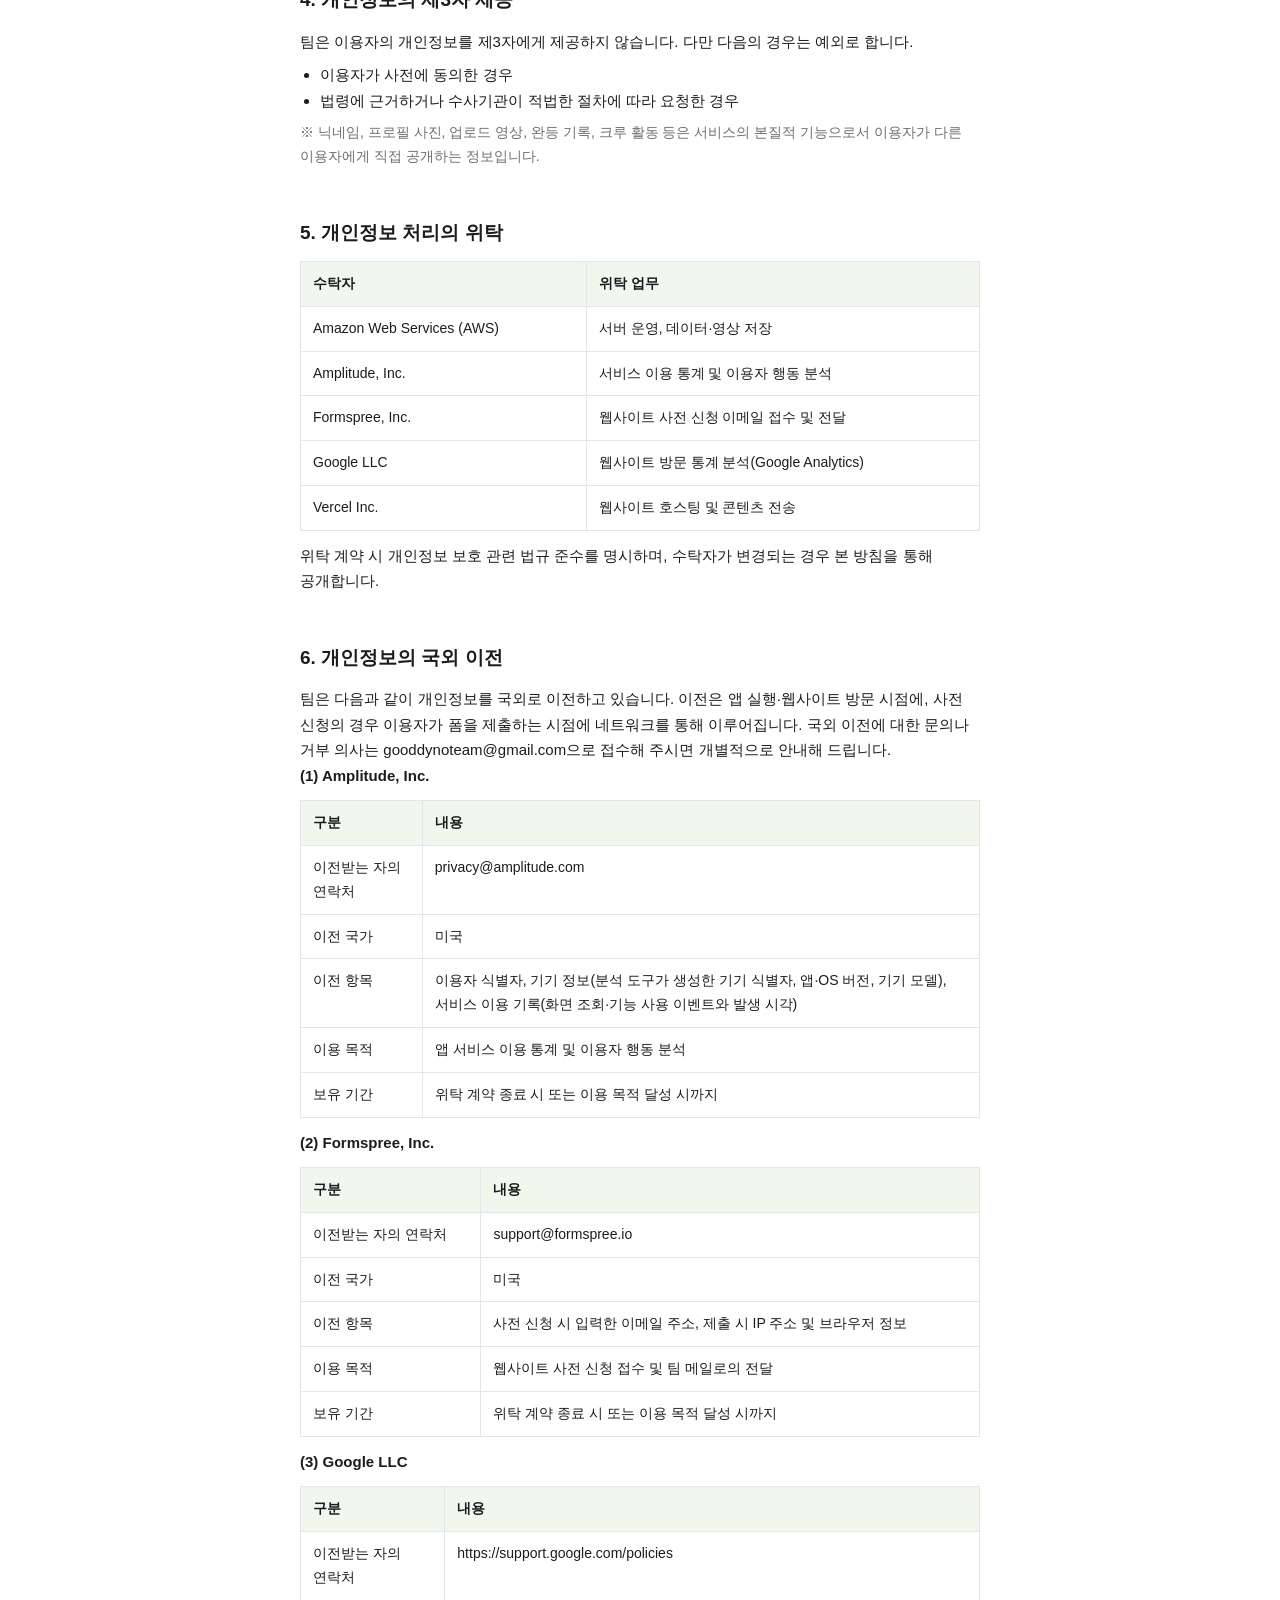
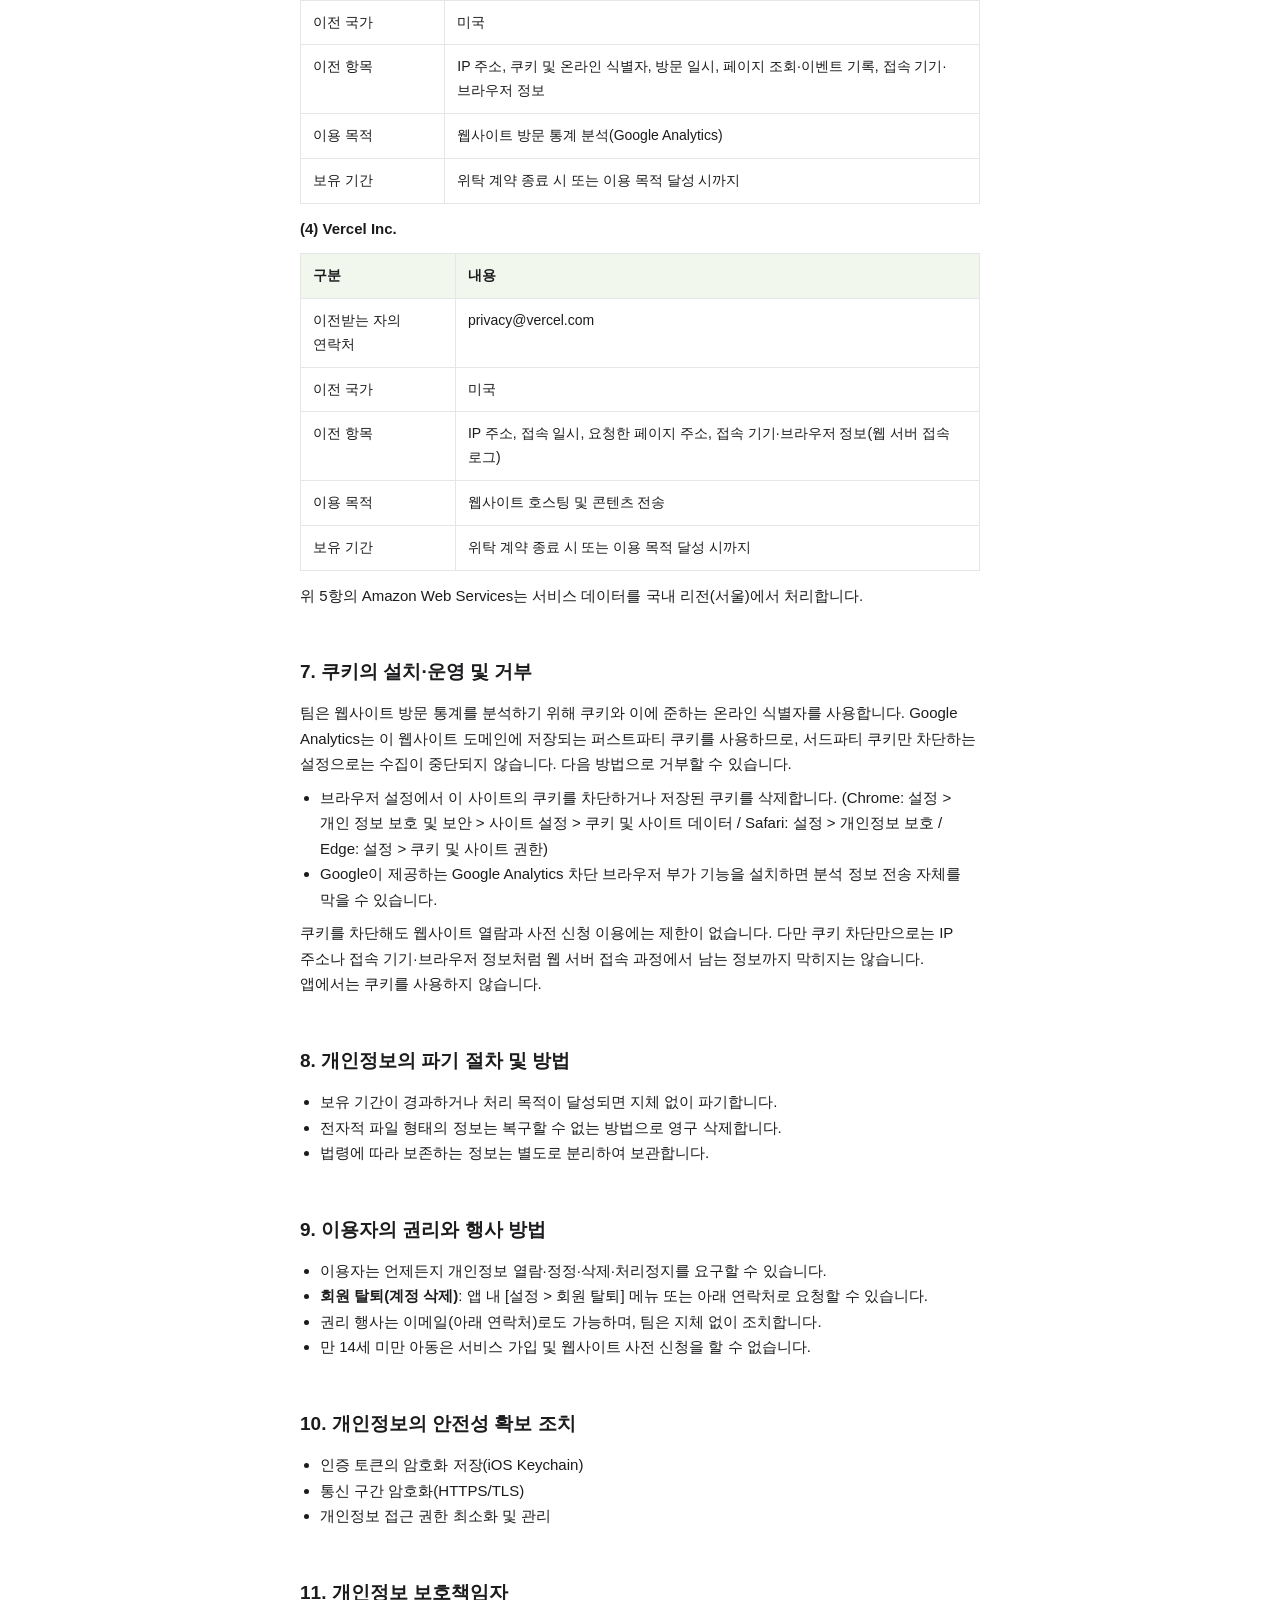
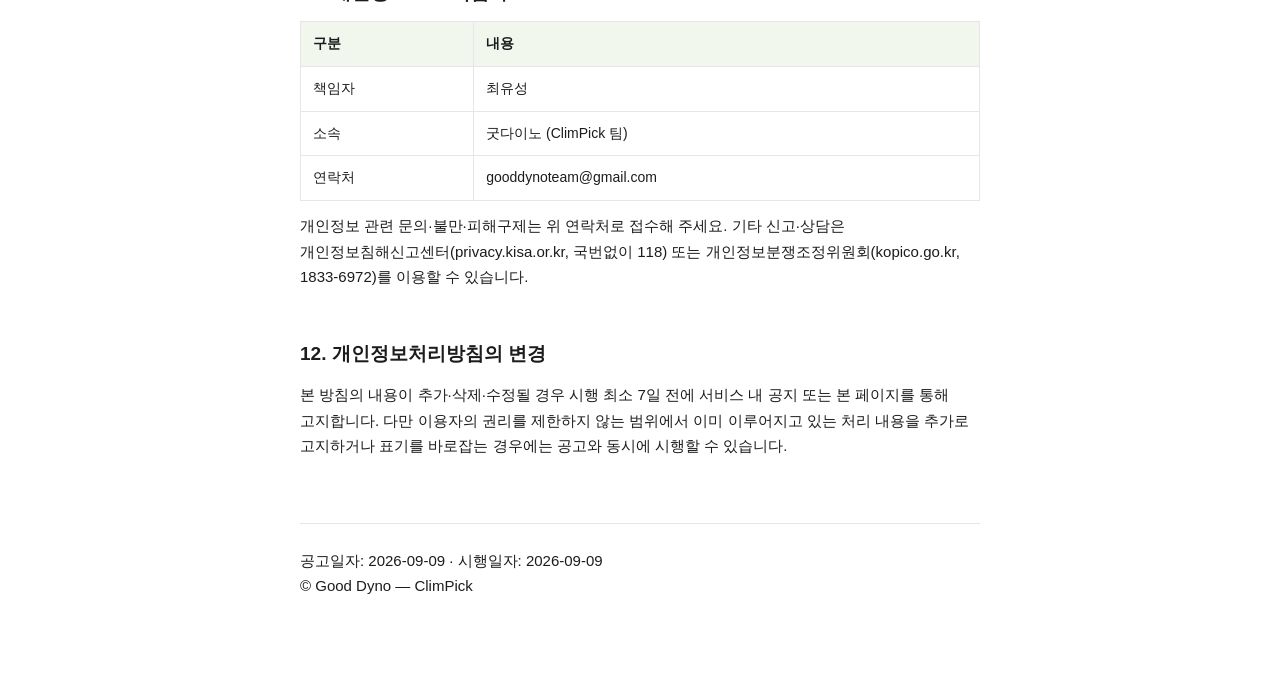
==== commit eaa43a04: "docs: Google 이전 항목에 IP 추가하고 호스팅 사업자를 아키텍처 문서에 기록 Google 국외 이전 항목에만 IP 주소가 빠져 있었습니다. 같은 문서 1항 (3)과 7항" ====
--- a/public/privacy/index.html
+++ b/public/privacy/index.html
@@ -131,8 +131,8 @@
 
       <h2>6. 개인정보의 국외 이전</h2>
       <p>
-        팀은 다음과 같이 개인정보를 국외로 이전하고 있습니다. 이전은 모두 서비스 이용 또는
-        웹사이트 방문 시점에 네트워크를 통해 자동으로 이루어집니다. 국외 이전에 대한 문의나
+        팀은 다음과 같이 개인정보를 국외로 이전하고 있습니다. 이전은 앱 실행·웹사이트 방문
+        시점에, 사전 신청의 경우 이용자가 폼을 제출하는 시점에 네트워크를 통해 이루어집니다. 국외 이전에 대한 문의나
         거부 의사는 gooddynoteam@gmail.com으로 접수해 주시면 개별적으로 안내해 드립니다.
       </p>
       <p><strong>(1) Amplitude, Inc.</strong></p>
@@ -158,7 +158,7 @@
         <tr><th>구분</th><th>내용</th></tr>
         <tr><td>이전받는 자의 연락처</td><td>https://support.google.com/policies</td></tr>
         <tr><td>이전 국가</td><td>미국</td></tr>
-        <tr><td>이전 항목</td><td>쿠키 및 온라인 식별자, 방문 일시, 페이지 조회·이벤트 기록, 접속 기기·브라우저 정보</td></tr>
+        <tr><td>이전 항목</td><td>IP 주소, 쿠키 및 온라인 식별자, 방문 일시, 페이지 조회·이벤트 기록, 접속 기기·브라우저 정보</td></tr>
         <tr><td>이용 목적</td><td>웹사이트 방문 통계 분석(Google Analytics)</td></tr>
         <tr><td>보유 기간</td><td>위탁 계약 종료 시 또는 이용 목적 달성 시까지</td></tr>
       </table>
